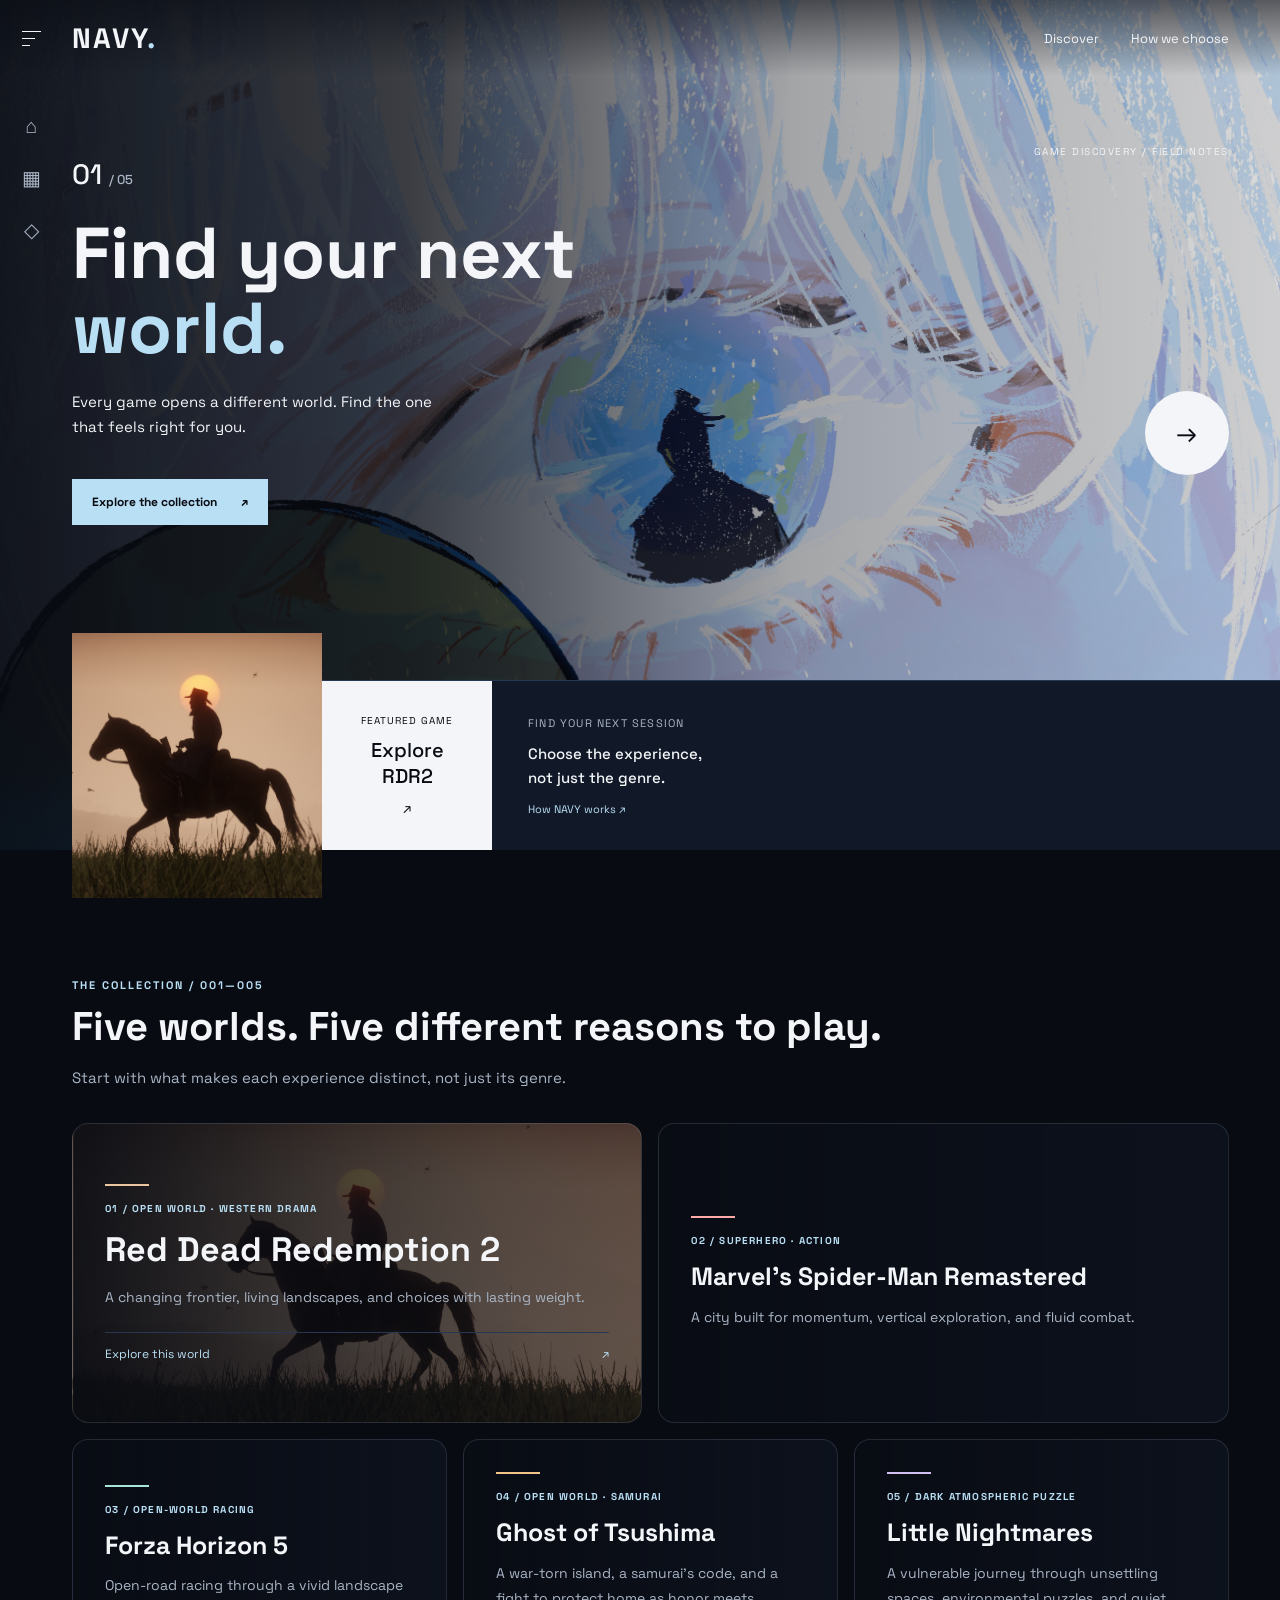
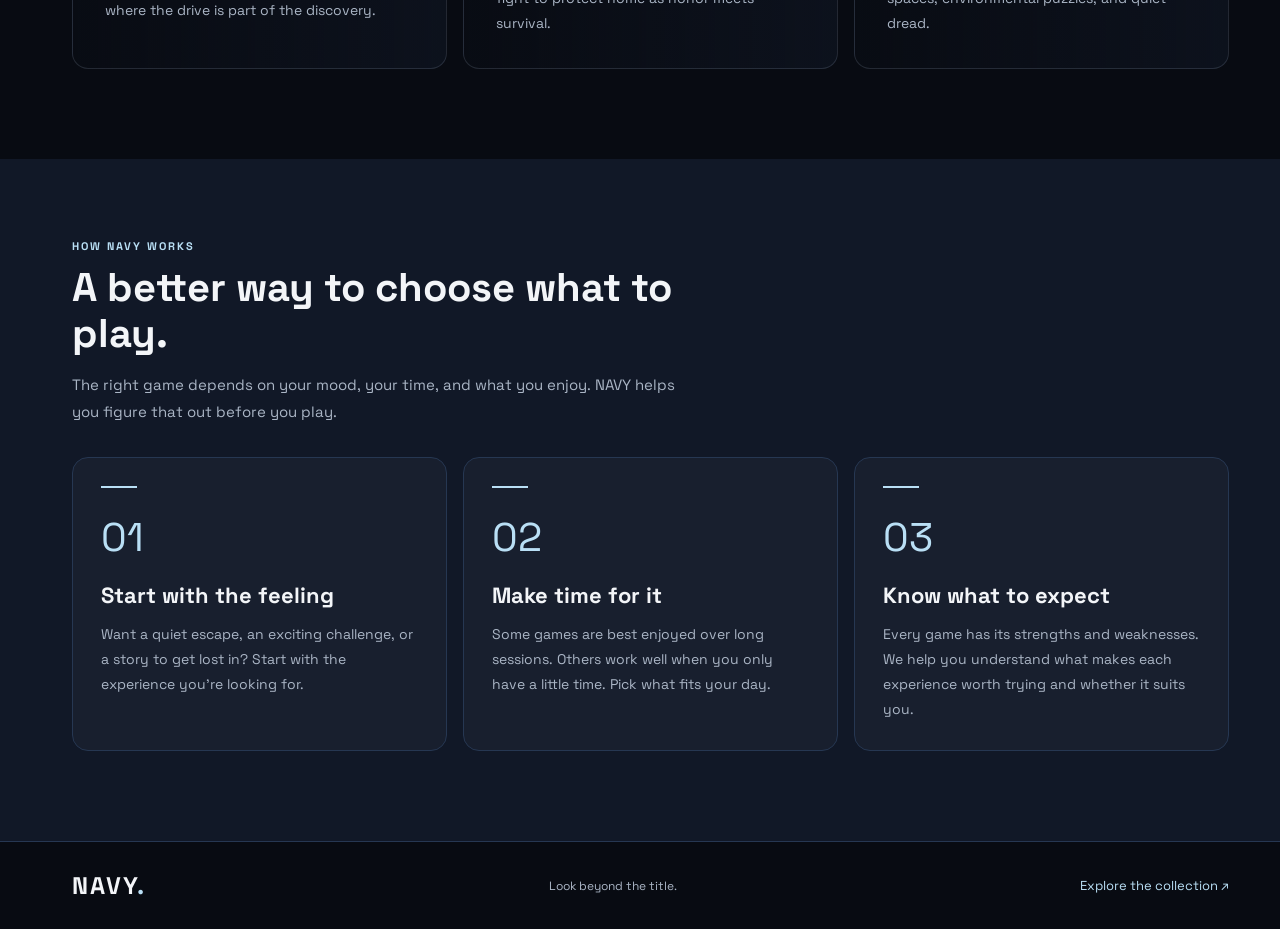
==== index.html @ 93b235c2 "feat: redesign NAVY landing page and expand RDR2 experience - Rename test.html to index.html and upd" ====
<!doctype html>
<html lang="en">
  <head>
    <meta charset="UTF-8" />
    <meta name="viewport" content="width=device-width, initial-scale=1.0" />

    <title>NAVY — Find Your Next World</title>

    <link rel="preconnect" href="https://fonts.googleapis.com" />
    <link rel="preconnect" href="https://fonts.gstatic.com" crossorigin />
    <link
      href="https://fonts.googleapis.com/css2?family=Space+Grotesk:wght@400;500;600;700&display=swap"
      rel="stylesheet"
    />
    <link rel="stylesheet" href="style.css" />
  </head>

  <body>
    <div class="app-shell">
      <!-- Sidebar -->

      <input type="checkbox" class="sidebar-toggle" id="sidebar-toggle" />

      <aside class="library-sidebar">
        <label class="rail-menu" for="sidebar-toggle" aria-label="Toggle menu">
          <span></span>
          <span></span>
          <span></span>
        </label>

        <nav class="rail-links" aria-label="Main navigation">
          <a class="rail-link" href="#home" aria-label="Home">
            <span class="rail-icon">⌂</span>
            <span class="rail-label">Home</span>
          </a>

          <a class="rail-link" href="#collection" aria-label="Collection">
            <span class="rail-icon">▦</span>
            <span class="rail-label">Collection</span>
          </a>

          <a class="rail-link" href="#approach" aria-label="About NAVY">
            <span class="rail-icon">◇</span>
            <span class="rail-label">About NAVY</span>
          </a>
        </nav>
      </aside>

      <main class="app-content">
        <!-- Header -->

        <header class="hero-nav">
          <a class="hero-nav-brand" href="#home">NAVY<span>.</span></a>

          <nav class="hero-nav-links" aria-label="Page navigation">
            <a href="#home">Discover</a>
            <a href="#approach">How we choose</a>
          </nav>
        </header>

        <!-- Main image -->

        <section class="hero-stage" id="home">
          <div class="hero-visual">
            <img class="hero-image" src="images/gojo.jpg" alt="Gojo Satoru" />
            <div class="hero-shade"></div>
          </div>

          <div class="hero-copy">
            <p class="hero-index">01 <span>/ 05</span></p>

            <h1>
              Find your next
              <span>world.</span>
            </h1>

            <p class="hero-description">
              Every game opens a different world. Find the one that feels right
              for you.
            </p>

            <a class="hero-main-link" href="#collection">
              Explore the collection <span>↗</span>
            </a>
          </div>

          <span class="hero-stamp">GAME DISCOVERY / FIELD NOTES</span>

          <a
            class="hero-next"
            href="rdr2.html"
            aria-label="Explore Red Dead Redemption 2"
          >
            <span>→</span>
          </a>

          <div class="hero-bottom-strip">
            <a
              class="hero-thumb"
              href="rdr2.html"
              aria-label="Explore Red Dead Redemption 2"
            >
              <img src="images/rdr2-card.jpg" alt="Red Dead Redemption 2" />
            </a>

            <a class="hero-explore" href="rdr2.html">
              <span>FEATURED GAME</span>
              <strong>Explore<br />RDR2</strong>
              <span class="hero-explore-arrow">↗</span>
            </a>

            <a class="hero-note" href="#approach">
              <span>FIND YOUR NEXT SESSION</span>
              <strong>Choose the experience,<br />not just the genre.</strong>
              <small>How NAVY works ↗</small>
            </a>
          </div>
        </section>

        <!-- Game collection -->

        <section class="collection" id="collection">
          <div class="section-heading">
            <p class="section-label">THE COLLECTION / 001—005</p>

            <h2>Five worlds. Five different reasons to play.</h2>

            <p>
              Start with what makes each experience distinct, not just its
              genre.
            </p>
          </div>

          <div class="collection-grid">
            <article
              class="collection-card collection-card--rdr2"
              id="game-rdr2"
            >
              <p class="collection-card__meta">
                01 / OPEN WORLD · WESTERN DRAMA
              </p>
              <h3>Red Dead Redemption 2</h3>
              <p>
                A changing frontier, living landscapes, and choices with lasting
                weight.
              </p>

              <a class="collection-card__link" href="rdr2.html">
                Explore this world <span>↗</span>
              </a>
            </article>

            <article
              class="collection-card collection-card--spiderman"
              id="game-spider"
            >
              <p class="collection-card__meta">02 / SUPERHERO · ACTION</p>
              <h3>Marvel's Spider-Man Remastered</h3>
              <p>
                A city built for momentum, vertical exploration, and fluid
                combat.
              </p>
            </article>

            <article
              class="collection-card collection-card--forza"
              id="game-forza"
            >
              <p class="collection-card__meta">03 / OPEN-WORLD RACING</p>
              <h3>Forza Horizon 5</h3>
              <p>
                Open-road racing through a vivid landscape where the drive is
                part of the discovery.
              </p>
            </article>

            <article
              class="collection-card collection-card--ghost"
              id="game-ghost"
            >
              <p class="collection-card__meta">04 / OPEN WORLD · SAMURAI</p>
              <h3>Ghost of Tsushima</h3>
              <p>
                A war-torn island, a samurai's code, and a fight to protect home
                as honor meets survival.
              </p>
            </article>

            <article
              class="collection-card collection-card--nightmares"
              id="game-nightmares"
            >
              <p class="collection-card__meta">05 / DARK ATMOSPHERIC PUZZLE</p>
              <h3>Little Nightmares</h3>
              <p>
                A vulnerable journey through unsettling spaces, environmental
                puzzles, and quiet dread.
              </p>
            </article>
          </div>
        </section>

        <!-- How NAVY works -->

        <section class="approach" id="approach">
          <div class="approach-intro">
            <p class="section-label">HOW NAVY WORKS</p>

            <h2>A better way to choose what to play.</h2>

            <p>
              The right game depends on your mood, your time, and what you
              enjoy. NAVY helps you figure that out before you play.
            </p>
          </div>

          <div class="approach-grid">
            <article class="approach-card">
              <p class="approach-card__number">01</p>
              <h3>Start with the feeling</h3>
              <p>
                Want a quiet escape, an exciting challenge, or a story to get
                lost in? Start with the experience you're looking for.
              </p>
            </article>

            <article class="approach-card">
              <p class="approach-card__number">02</p>
              <h3>Make time for it</h3>
              <p>
                Some games are best enjoyed over long sessions. Others work well
                when you only have a little time. Pick what fits your day.
              </p>
            </article>

            <article class="approach-card">
              <p class="approach-card__number">03</p>
              <h3>Know what to expect</h3>
              <p>
                Every game has its strengths and weaknesses. We help you
                understand what makes each experience worth trying and whether
                it suits you.
              </p>
            </article>
          </div>
        </section>

        <!-- Footer -->

        <footer class="site-footer">
          <a class="brand" href="#home">NAVY<span>.</span></a>
          <p>Look beyond the title.</p>
          <a href="#collection">Explore the collection ↗</a>
        </footer>
      </main>
    </div>
  </body>
</html>
---- style.css ----
/* NAVY */
:root {
  --navy-bg: #080b12;
  --navy-bg-soft: #111827;
  --navy-surface: #1b2638;
  --navy-text: #f3f5f8;
  --navy-muted: #aab5c5;
  --navy-accent: #b9dff5;
  --navy-violet: #afc2de;
  --navy-border: rgba(185, 210, 235, 0.15);

  --ink: 8, 11, 18;
  --sidebar-width: 64px;
  --sidebar-w: 64px;
  --top-height: 76px;
  --nav-h: 76px;
  --page-space: 4%;
  --gutter: 4%;
  --content-left: calc(var(--sidebar-w) + var(--gutter));
  --strip-overlap: 48px;
  --card-radius: 16px;
  --radius: 16px;
  --font: "Space Grotesk", Arial, sans-serif;

  --hero-shade: linear-gradient(
    90deg,
    rgba(var(--ink), 0.95),
    rgba(var(--ink), 0.78) 32%,
    rgba(var(--ink), 0.33) 62%,
    rgba(var(--ink), 0.15)
  );

  --card-shade: linear-gradient(
    90deg,
    rgba(var(--ink), 0.94),
    rgba(var(--ink), 0.72) 60%,
    rgba(var(--ink), 0.45)
  );
}
* {
  box-sizing: border-box;
}

html {
  scroll-behavior: smooth;
}

body {
  margin: 0;
  background: #080b12;
  color: #f3f5f8;
  font-family: "Space Grotesk", Arial, sans-serif;
}

h1,
h2,
h3,
p {
  overflow-wrap: break-word;
}

a {
  color: inherit;
}

a:focus-visible {
  outline: 2px solid #b9dff5;
}

/* Sidebar */

.app-shell {
  position: relative;
  min-height: 100vh;
  background: #080b12;
}

.app-content {
  position: relative;
  overflow-x: hidden;
}

.sidebar-toggle {
  position: absolute;
  width: 1px;
  height: 1px;
  opacity: 0;
}

.library-sidebar {
  position: fixed;
  top: 0;
  left: 0;
  z-index: 20;

  display: flex;
  width: 64px;
  height: 100vh;
  flex-direction: column;
  align-items: center;

  overflow: hidden;
  background: transparent;
  border-right: 1px solid transparent;

  transition: width 0.25s ease;
}

.rail-menu {
  display: flex;
  width: 100%;
  height: 76px;
  flex-direction: column;
  justify-content: center;
  gap: 6px;

  padding-left: 22px;
  cursor: pointer;
}

.rail-menu span {
  display: block;
  width: 19px;
  height: 1px;
  background: #f3f5f8;
}

.rail-menu span:nth-child(2) {
  width: 13px;
}

.rail-menu span:nth-child(3) {
  width: 8px;
}

.rail-links {
  display: flex;
  width: 100%;
  flex-direction: column;
  gap: 8px;
  margin-top: 28px;
  padding: 0 8px;
}

.rail-link {
  display: flex;
  width: 100%;
  height: 44px;
  flex-shrink: 0;
  align-items: center;
  justify-content: center;
  gap: 12px;

  padding: 0 8px;
  border-radius: 8px;

  color: #aab5c5;
  font-size: 13px;
  text-decoration: none;
}

.rail-link:hover {
  color: #f3f5f8;
  background: #1b2638;
}

.rail-icon {
  width: 24px;
  flex-shrink: 0;
  text-align: center;
  font-size: 20px;
}

.rail-label {
  display: none;
  white-space: nowrap;
}

.sidebar-toggle:checked ~ .library-sidebar {
  width: 210px;
  align-items: stretch;
  background: rgba(8, 11, 18, 0.95);
  border-right-color: #263752;
}

.sidebar-toggle:checked ~ .library-sidebar .rail-menu {
  padding-left: 24px;
}

.sidebar-toggle:checked ~ .library-sidebar .rail-links {
  padding: 0 12px;
}

.sidebar-toggle:checked ~ .library-sidebar .rail-link {
  justify-content: flex-start;
  padding: 0 10px;
}

.sidebar-toggle:checked ~ .library-sidebar .rail-label {
  display: inline;
}

/* Top menu */

.hero-nav {
  position: absolute;
  top: 0;
  left: 0;
  z-index: 10;

  display: flex;
  width: 100%;
  height: 76px;
  align-items: center;
  gap: 24px;

  padding: 0 4% 0 72px;
  background: linear-gradient(to bottom, rgba(8, 11, 18, 0.6), transparent);
}

.hero-nav-brand {
  font-size: 28px;
  font-weight: bold;
  letter-spacing: 2px;
  text-decoration: none;
}

.hero-nav-brand span,
.brand span {
  color: #b9dff5;
}

.hero-nav-links {
  display: flex;
  align-items: center;
  gap: 32px;
  margin-left: auto;
}

.hero-nav-links a {
  padding: 6px 0;
  color: #f3f5f8;
  font-size: 13px;
  text-decoration: none;
}

.hero-nav-links a:hover {
  color: #b9dff5;
}

/* Main picture */

.hero-stage {
  position: relative;
  height: 850px;
  min-height: 680px;
  max-height: 920px;
  margin-bottom: 48px;
}

.hero-visual {
  position: absolute;
  top: 0;
  left: 0;
  width: 100%;
  height: 100%;
  overflow: hidden;
  background: #111827;
}

.hero-image {
  position: absolute;
  top: 0;
  left: 0;
  width: 100%;
  height: 100%;
  object-fit: cover;
  object-position: 58% 35%;
}

.hero-shade {
  position: absolute;
  top: 0;
  left: 0;
  width: 100%;
  height: 100%;
  background: linear-gradient(
    to right,
    rgba(8, 11, 18, 0.95),
    rgba(8, 11, 18, 0.78) 32%,
    rgba(8, 11, 18, 0.33) 62%,
    rgba(8, 11, 18, 0.15)
  );
}

.hero-copy {
  position: absolute;
  top: 15%;
  left: 72px;
  z-index: 2;
  width: 48%;
  max-width: 650px;
}

.hero-index {
  margin-bottom: 24px;
  font-size: 28px;
  font-weight: 500;
}

.hero-index span {
  color: #aab5c5;
  font-size: 13px;
}

.hero-copy h1 {
  margin: 0;
  font-size: 72px;
  line-height: 1.05;
}

.hero-copy h1 span {
  display: block;
  color: #b9dff5;
}

.hero-description {
  max-width: 380px;
  margin-top: 22px;
  color: #f3f5f8;
  font-size: 15px;
  line-height: 1.7;
}

.hero-main-link {
  display: inline-flex;
  align-items: center;
  gap: 24px;
  margin-top: 24px;
  padding: 15px 20px;

  color: #080b12;
  background: #b9dff5;
  font-size: 12px;
  font-weight: bold;
  text-decoration: none;
}

.hero-main-link:hover {
  background: #f3f5f8;
}

.hero-main-link span {
  display: inline-block;
}

.hero-main-link:hover span {
  transform: translate(3px, -3px);
}

.hero-stamp {
  position: absolute;
  top: 17%;
  right: 4%;
  z-index: 2;

  font-size: 10px;
  letter-spacing: 1.5px;
}

.hero-next {
  position: absolute;
  top: 46%;
  right: 4%;
  z-index: 2;

  display: flex;
  width: 84px;
  height: 84px;
  align-items: center;
  justify-content: center;

  border-radius: 50%;
  color: #080b12;
  background: #f3f5f8;
  font-size: 26px;
  text-decoration: none;
}

.hero-next:hover {
  background: #b9dff5;
  transform: translateX(4px);
}

/* Bottom cards */

.hero-bottom-strip {
  position: absolute;
  right: 0;
  bottom: 0;
  left: 72px;
  z-index: 4;

  display: grid;
  grid-template-columns: 250px 170px minmax(0, 1fr);
  min-height: 170px;

  background: #111827;
  border-top: 1px solid #263752;
}

.hero-thumb {
  position: relative;
  margin: -48px 0;
  overflow: hidden;
  background: #1b2638;
}

.hero-thumb img {
  width: 100%;
  height: 100%;
  object-fit: cover;
}

.hero-explore {
  display: flex;
  flex-direction: column;
  align-items: center;
  justify-content: center;
  gap: 10px;

  padding: 18px;
  color: #080b12;
  background: #f3f5f8;
  text-align: center;
  text-decoration: none;
}

.hero-explore:hover {
  background: #b9dff5;
}

.hero-explore > span:first-child {
  font-size: 10px;
  letter-spacing: 1px;
}

.hero-explore strong {
  font-size: 20px;
  font-weight: 500;
  line-height: 1.3;
}

.hero-explore-arrow {
  font-size: 14px;
}

.hero-note {
  display: flex;
  min-width: 0;
  flex-direction: column;
  justify-content: center;
  gap: 12px;
  padding: 24px 36px;

  color: #f3f5f8;
  text-decoration: none;
}

.hero-note:hover {
  background: #1b2638;
}

.hero-note > span {
  color: #aab5c5;
  font-size: 11px;
  letter-spacing: 1.2px;
}

.hero-note strong {
  max-width: 28ch;
  font-size: 15px;
  font-weight: 500;
  line-height: 1.6;
}

.hero-note small {
  color: #b9dff5;
  font-size: 11px;
}

/* Section titles */

.section-label {
  margin: 0 0 12px;
  color: #b9dff5;
  font-size: 11px;
  font-weight: bold;
  letter-spacing: 2px;
}

.section-heading,
.approach-intro {
  max-width: 1400px;
  margin: 0 auto 32px;
}

.section-heading h2,
.approach-intro h2 {
  margin: 0 0 14px;
  font-size: 40px;
  line-height: 1.15;
}

.section-heading h2 {
  max-width: 1000px;
}

.approach-intro h2 {
  max-width: 600px;
}

.section-heading > p:last-child,
.approach-intro > p:last-child {
  max-width: 620px;
  margin: 0;
  color: #aab5c5;
  font-size: 15px;
  line-height: 1.8;
}

/* Games */

.collection {
  padding: 80px 4% 90px 72px;
  background: #080b12;
}

.collection-grid {
  display: grid;
  grid-template-columns: repeat(6, minmax(0, 1fr));
  gap: 16px;
  max-width: 1400px;
  margin: 0 auto;
}

.collection-card {
  display: flex;
  min-width: 0;
  min-height: 230px;
  flex-direction: column;
  justify-content: center;

  grid-column: span 2;
  overflow: hidden;
  padding: 32px;

  border: 1px solid rgba(185, 210, 235, 0.15);
  border-radius: 16px;

  background-color: #111827;
  background-position: center;
  background-size: cover;

  transition:
    transform 0.3s ease,
    border-color 0.3s ease,
    box-shadow 0.3s ease;
}

.collection-card--rdr2,
.collection-card--spiderman {
  grid-column: span 3;
  min-height: 300px;
}

.collection-card::before {
  display: block;
  width: 44px;
  height: 2px;
  margin-bottom: 14px;
  background: #b9dff5;
  content: "";
}

.collection-card > * {
  position: relative;
}

.collection-card:hover {
  border-color: #b9dff5;
  transform: translateY(-4px);
  box-shadow: 0 18px 35px rgba(0, 0, 0, 0.3);
}

.collection-card p {
  margin: 0;
  color: #aab5c5;
  font-size: 14px;
  line-height: 1.8;
}

.collection-card .collection-card__meta {
  margin-bottom: 10px;
  color: #b9dff5;
  font-size: 10px;
  font-weight: bold;
  letter-spacing: 1.2px;
}

.collection-card h3 {
  margin: 0 0 12px;
  font-size: 25px;
  line-height: 1.3;
}

.collection-card--rdr2 h3 {
  font-size: 34px;
}

.collection-card__link {
  display: flex;
  align-items: center;
  justify-content: space-between;
  margin-top: 22px;
  padding-top: 13px;

  border-top: 1px solid #263752;
  color: #b9dff5;
  font-size: 12px;
  text-decoration: none;
}

.collection-card__link span {
  display: inline-block;
}

.collection-card:hover .collection-card__link span {
  transform: translate(3px, -3px);
}

.collection-card--rdr2 {
  background-image:
    linear-gradient(to right, rgba(8, 11, 18, 0.94), rgba(8, 11, 18, 0.5)),
    url("images/rdr2-card.jpg");
  background-position: center 25%;
}

.collection-card--spiderman {
  background-image:
    linear-gradient(to right, rgba(8, 11, 18, 0.94), rgba(8, 11, 18, 0.5)),
    url("https://shared.fastly.steamstatic.com/store_item_assets/steam/apps/1817070/header.jpg");
}

.collection-card--forza {
  background-image:
    linear-gradient(to right, rgba(8, 11, 18, 0.94), rgba(8, 11, 18, 0.5)),
    url("https://shared.fastly.steamstatic.com/store_item_assets/steam/apps/1551360/header.jpg");
}

.collection-card--ghost {
  background-image:
    linear-gradient(to right, rgba(8, 11, 18, 0.94), rgba(8, 11, 18, 0.5)),
    url("https://shared.fastly.steamstatic.com/store_item_assets/steam/apps/2215430/header.jpg");
}

.collection-card--nightmares {
  background-image:
    linear-gradient(to right, rgba(8, 11, 18, 0.94), rgba(8, 11, 18, 0.5)),
    url("https://shared.fastly.steamstatic.com/store_item_assets/steam/apps/424840/header.jpg");
}

.collection-card--rdr2::before {
  background: #e9c6a0;
}

.collection-card--spiderman::before {
  background: #ffaaa9;
}

.collection-card--forza::before {
  background: #a7e6d7;
}

.collection-card--ghost::before {
  background: #f3c487;
}

.collection-card--nightmares::before {
  background: #d3bff1;
}

/* How NAVY works */

.approach {
  padding: 80px 4% 90px 72px;
  background: #111827;
}

.approach-grid {
  display: grid;
  grid-template-columns: repeat(3, minmax(0, 1fr));
  gap: 16px;
  max-width: 1400px;
  margin: 0 auto;
}

.approach-card {
  padding: 28px;
  border: 1px solid #263752;
  border-radius: 16px;
  background: rgba(255, 255, 255, 0.03);

  transition:
    border-color 0.25s ease,
    transform 0.25s ease;
}

.approach-card::before {
  display: block;
  width: 36px;
  height: 2px;
  margin-bottom: 24px;
  background: #b9dff5;
  content: "";
}

.approach-card:hover {
  border-color: #b9dff5;
  transform: translateY(-3px);
}

.approach-card__number {
  margin: 0;
  color: #b9dff5;
  font-size: 40px;
}

.approach-card h3 {
  margin: 18px 0 12px;
  font-size: 22px;
  line-height: 1.3;
}

.approach-card > p:last-child {
  margin: 0;
  color: #aab5c5;
  font-size: 14px;
  line-height: 1.8;
}

/* Footer */

.site-footer {
  display: flex;
  align-items: center;
  justify-content: space-between;
  gap: 24px;

  padding: 28px 4% 28px 72px;
  border-top: 1px solid #263752;
  background: #080b12;
}

.site-footer .brand {
  font-size: 24px;
  font-weight: bold;
  letter-spacing: 2px;
  text-decoration: none;
}

.site-footer p {
  margin: 0;
  color: #aab5c5;
  font-size: 12px;
}

.site-footer > a:last-child {
  color: #b9dff5;
  font-size: 13px;
  text-decoration: none;
}

/* Tablet */

@media (max-width: 1000px) {
  .hero-copy {
    width: 50%;
  }

  .hero-copy h1 {
    font-size: 58px;
  }

  .hero-bottom-strip {
    grid-template-columns: 160px 130px minmax(0, 1fr);
  }

  .hero-note {
    padding: 18px;
  }

  .collection-card {
    padding: 24px;
  }
}

@media (max-width: 820px) {
  .library-sidebar {
    position: relative;
    width: 100%;
    height: 56px;
    flex-direction: row;
    justify-content: space-between;
    padding: 0 18px;
    border-bottom: 1px solid #263752;
  }

  .rail-menu {
    width: 42px;
    height: 56px;
    padding-left: 0;
  }

  .rail-links {
    width: auto;
    flex-direction: row;
    gap: 8px;
    margin: 0;
    padding: 0;
  }

  .rail-link {
    width: 38px;
    height: 38px;
  }

  .sidebar-toggle:checked ~ .library-sidebar {
    position: absolute;
    top: 0;
    left: 0;
    z-index: 30;
    width: 100%;
    height: auto;
    flex-direction: column;
    align-items: stretch;
    padding-bottom: 12px;
    background: #080b12;
  }

  .sidebar-toggle:checked ~ .library-sidebar .rail-menu {
    height: 56px;
    padding-left: 18px;
  }

  .sidebar-toggle:checked ~ .library-sidebar .rail-links {
    width: 100%;
    flex-direction: column;
    gap: 6px;
    padding: 0 12px;
  }

  .sidebar-toggle:checked ~ .library-sidebar .rail-link {
    width: 100%;
    justify-content: flex-start;
  }

  .hero-nav {
    height: 64px;
    gap: 18px;
    padding: 0 24px;
  }

  .hero-nav-brand {
    font-size: 22px;
  }

  .hero-nav-links {
    gap: 18px;
  }

  .hero-stage {
    display: flex;
    height: auto;
    min-height: 700px;
    flex-direction: column;
    justify-content: flex-end;
  }

  .hero-copy {
    top: 16%;
    left: 5%;
    width: 55%;
  }

  .hero-copy h1 {
    font-size: 48px;
  }

  .hero-index {
    font-size: 22px;
  }

  .hero-next {
    width: 60px;
    height: 60px;
    font-size: 21px;
  }

  .hero-bottom-strip {
    position: relative;
    left: auto;
    grid-template-columns: 140px 130px minmax(0, 1fr);
    margin: 0 4% -48px;
  }

  .hero-thumb {
    min-height: 130px;
    margin: -30px 0 0;
  }

  .hero-explore {
    min-height: 130px;
    padding: 12px;
  }

  .hero-explore strong {
    font-size: 17px;
  }

  .hero-note {
    padding: 14px;
  }

  .collection {
    padding: 60px 24px;
  }

  .collection-grid {
    grid-template-columns: repeat(6, minmax(0, 1fr));
  }

  .collection-card--rdr2,
  .collection-card--spiderman,
  .collection-card--forza,
  .collection-card--ghost {
    grid-column: span 3;
  }

  .collection-card--nightmares {
    grid-column: span 6;
  }

  .approach {
    padding: 56px 24px;
  }

  .approach-grid {
    grid-template-columns: repeat(2, minmax(0, 1fr));
  }

  .site-footer {
    padding: 28px 24px;
  }
}

/* Phone */

@media (max-width: 560px) {
  .hero-nav {
    gap: 12px;
    padding: 0 16px;
  }

  .hero-nav-brand {
    font-size: 20px;
  }

  .hero-nav-links {
    gap: 12px;
  }

  .hero-nav-links a {
    font-size: 10px;
  }

  .hero-stage {
    min-height: 700px;
    margin-bottom: 30px;
  }

  .hero-image {
    object-position: 60% 35%;
  }

  .hero-copy {
    top: 18%;
    right: 72px;
    left: 22px;
    width: auto;
  }

  .hero-copy h1 {
    font-size: 40px;
  }

  .hero-index {
    margin-bottom: 20px;
    font-size: 21px;
  }

  .hero-description {
    max-width: 290px;
    font-size: 13px;
  }

  .hero-stamp {
    top: 80px;
    right: 16px;
    font-size: 8px;
  }

  .hero-next {
    top: 125px;
    right: 16px;
    width: 48px;
    height: 48px;
    font-size: 20px;
  }

  .hero-bottom-strip {
    grid-template-columns: 100px minmax(0, 1fr);
    margin: 0 12px -36px;
  }

  .hero-thumb {
    min-height: 115px;
    margin: 0;
  }

  .hero-explore {
    min-height: 115px;
    gap: 8px;
    padding: 12px;
  }

  .hero-explore strong {
    font-size: 16px;
  }

  .hero-note {
    grid-column: 1 / 3;
    gap: 7px;
    padding: 15px 18px;
  }

  .collection {
    padding: 44px 16px 56px;
  }

  .collection-grid {
    grid-template-columns: 1fr;
  }

  .collection-card--rdr2,
  .collection-card--spiderman,
  .collection-card--forza,
  .collection-card--ghost,
  .collection-card--nightmares {
    grid-column: 1;
    min-height: 200px;
    padding: 24px;
    border-radius: 12px;
  }

  .collection-card--rdr2 h3 {
    font-size: 26px;
  }

  .approach {
    padding: 48px 16px 60px;
  }

  .approach-grid {
    grid-template-columns: 1fr;
  }

  .approach-card {
    padding: 24px;
  }

  .site-footer {
    align-items: flex-start;
    flex-direction: column;
    gap: 14px;
    padding: 28px 20px;
  }
}

/* RDR2 page */

body.rdr2-page {
  background: #080b12;
}

.rdr2-page .header {
  position: absolute;
  top: 0;
  left: 0;
  right: 0;
  width: 100%;
  min-height: 64px;
  padding: 0 5%;
  box-sizing: border-box;
  display: flex;
  align-items: center;
  justify-content: space-between;
  gap: 24px;
  z-index: 10;
  background: transparent;
  border-bottom: 1px solid rgba(255, 255, 255, 0.08);
}

.rdr2-page .brand {
  color: var(--navy-text);
  font-size: 24px;
  font-weight: 700;
  text-decoration: none;
}

.rdr2-page .header-links {
  display: flex;
  align-items: center;
  gap: 28px;
}

.rdr2-page .header-links a {
  color: var(--navy-muted);
  font-size: 13px;
  text-decoration: none;
}

.rdr2-page .header-links a:hover {
  color: var(--navy-text);
}

.game-intro {
  position: relative;
  display: flex;
  min-height: 620px;
  flex-direction: column;
  align-items: flex-start;
  justify-content: center;
  overflow: hidden;
  padding: 150px 8% 80px;
  border-bottom: 1px solid #263752;
  background: #080b12;
}

.game-intro-art {
  position: absolute;
  inset: 0;
  width: 100%;
  height: 100%;
  object-fit: cover;
  object-position: center 55%;
  opacity: 0.65;
}

.game-intro::after {
  content: "";
  position: absolute;
  inset: 0;
  z-index: 1;
  background: linear-gradient(
    90deg,
    rgba(8, 11, 18, 0.48) 0%,
    rgba(8, 11, 18, 0.28) 38%,
    rgba(8, 11, 18, 0.08) 72%,
    rgba(8, 11, 18, 0) 100%
  );
}

.game-intro > *:not(.game-intro-art) {
  position: relative;
  z-index: 2;
}

.game-eyebrow {
  margin: 0 0 18px;
  color: #b9dff5;
  font-size: 11px;
  font-weight: bold;
  letter-spacing: 2px;
}

.game-intro h1 {
  position: relative;
  z-index: 2;
  width: 100%;
  max-width: 1100px;
  margin: 0 0 18px;
  font-size: clamp(42px, 5.5vw, 82px);
  line-height: 1;
  letter-spacing: -0.045em;
  text-transform: uppercase;
}

.game-description {
  max-width: 490px;
  margin: 0;
  color: #aab5c5;
  font-size: 16px;
  line-height: 1.8;
}

.game-info-card {
  position: relative;
  z-index: 2;
  width: min(100%, 420px);
  margin-top: 24px;
  padding: 18px 22px;
  border: 1px solid #e9c6a0;
  border-radius: 12px;
  background: rgba(8, 11, 18, 0.82);
  box-shadow: 0 12px 32px rgba(0, 0, 0, 0.2);
}

.game-info-card h2 {
  margin: 0 0 14px;
  color: #e9c6a0;
  font-size: 12px;
  letter-spacing: 2px;
}

.game-info-card p {
  display: flex;
  flex-wrap: wrap;
  gap: 8px;
  margin: 10px 0;
  color: var(--navy-text);
  font-size: 13px;
  line-height: 1.5;
}

.game-info-card p span {
  min-width: 92px;
  color: var(--navy-muted);
}

.game-back-link {
  display: inline-block;
  margin-top: 28px;
  color: #b9dff5;
  font-size: 13px;
  text-decoration: none;
}

.game-back-link:hover {
  color: #f3f5f8;
}

.game-world,
.game-experience,
.game-fit {
  display: grid;
  grid-template-columns: 180px 1fr;
  gap: 40px;
  padding: 80px 8%;
  border-bottom: 1px solid #263752;
}

.game-world {
  background: #080b12;
}

.game-experience,
.game-fit {
  background: #111827;
}

.game-world .game-eyebrow,
.game-experience .game-eyebrow,
.game-fit .game-eyebrow {
  grid-column: 1;
  grid-row: 1 / 3;
}

.game-world h2,
.game-experience h2,
.game-fit h2 {
  grid-column: 2;
  margin: 0 0 24px;
  font-size: 42px;
  line-height: 1.1;
}

.game-world > p:last-child,
.game-experience > p:last-child,
.game-fit > p:last-child {
  grid-column: 2;
  max-width: 680px;
  margin: 0;
  color: #aab5c5;
  font-size: 15px;
  line-height: 1.9;
}

.game-fit .fit-grid {
  display: grid;
  grid-column: 2;
  grid-template-columns: repeat(2, 1fr);
  gap: 14px;
}

.fit-card {
  padding: 24px;
  border: 1px solid #263752;
  border-radius: 12px;
  background: #1b2638;
}

.fit-card h3 {
  margin: 0 0 18px;
  font-size: 18px;
}

.fit-card ul {
  margin: 0;
  padding-left: 18px;
  color: #aab5c5;
  font-size: 13px;
  line-height: 1.9;
}

.fit-card li + li {
  margin-top: 8px;
}

@media (max-width: 820px) {
  .game-intro {
    min-height: 560px;
  }

  .game-world,
  .game-experience,
  .game-fit {
    grid-template-columns: 120px 1fr;
    gap: 30px;
    padding: 64px 6%;
  }

  .game-world h2,
  .game-experience h2,
  .game-fit h2 {
    font-size: 34px;
  }
}

@media (max-width: 560px) {
  .game-intro {
    min-height: 520px;
    padding: 64px 24px;
  }

  .game-intro-art {
    width: 100%;
    opacity: 0.3;
  }

  .game-intro h1 {
    font-size: 42px;
  }

  .game-world,
  .game-experience,
  .game-fit {
    display: block;
    padding: 60px 24px;
  }

  .game-world h2,
  .game-experience h2,
  .game-fit h2 {
    margin: 0 0 18px;
    font-size: 32px;
  }

  .game-fit .fit-grid {
    grid-template-columns: 1fr;
    margin-top: 20px;
  }
}
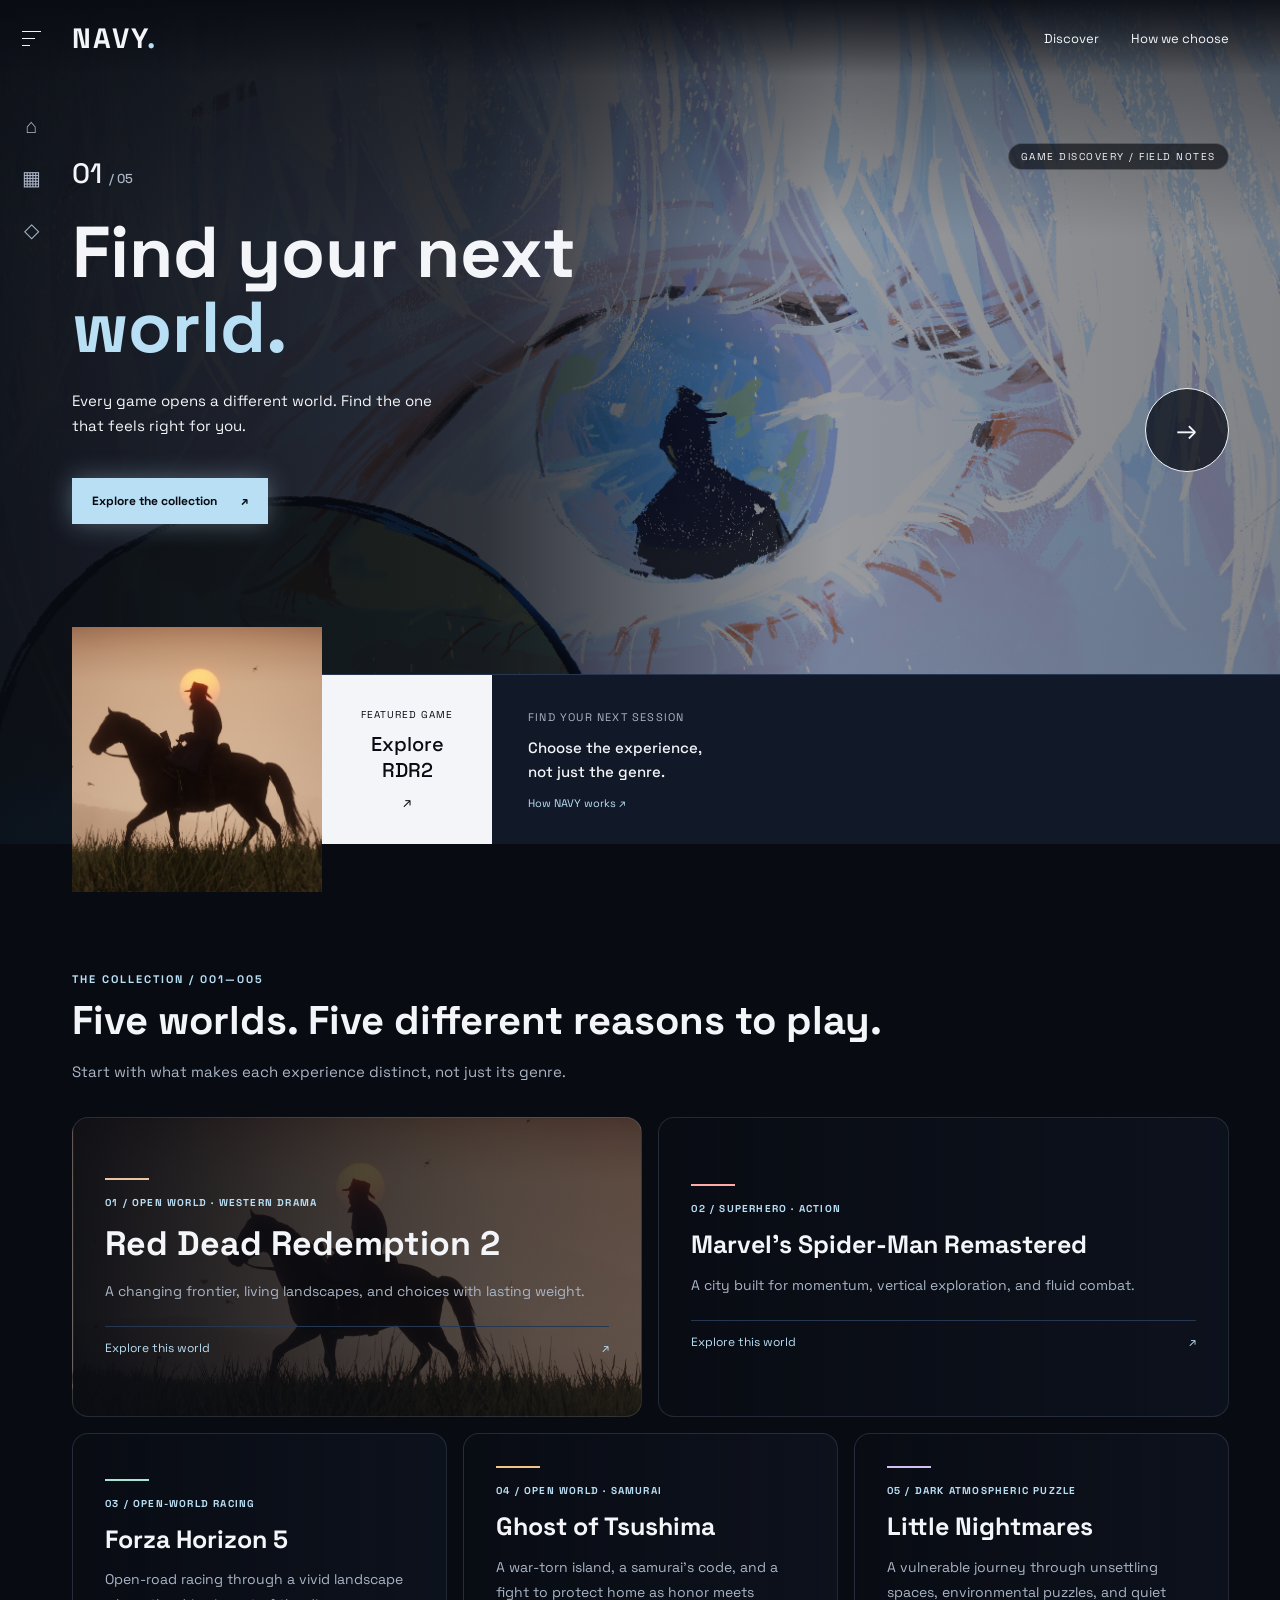
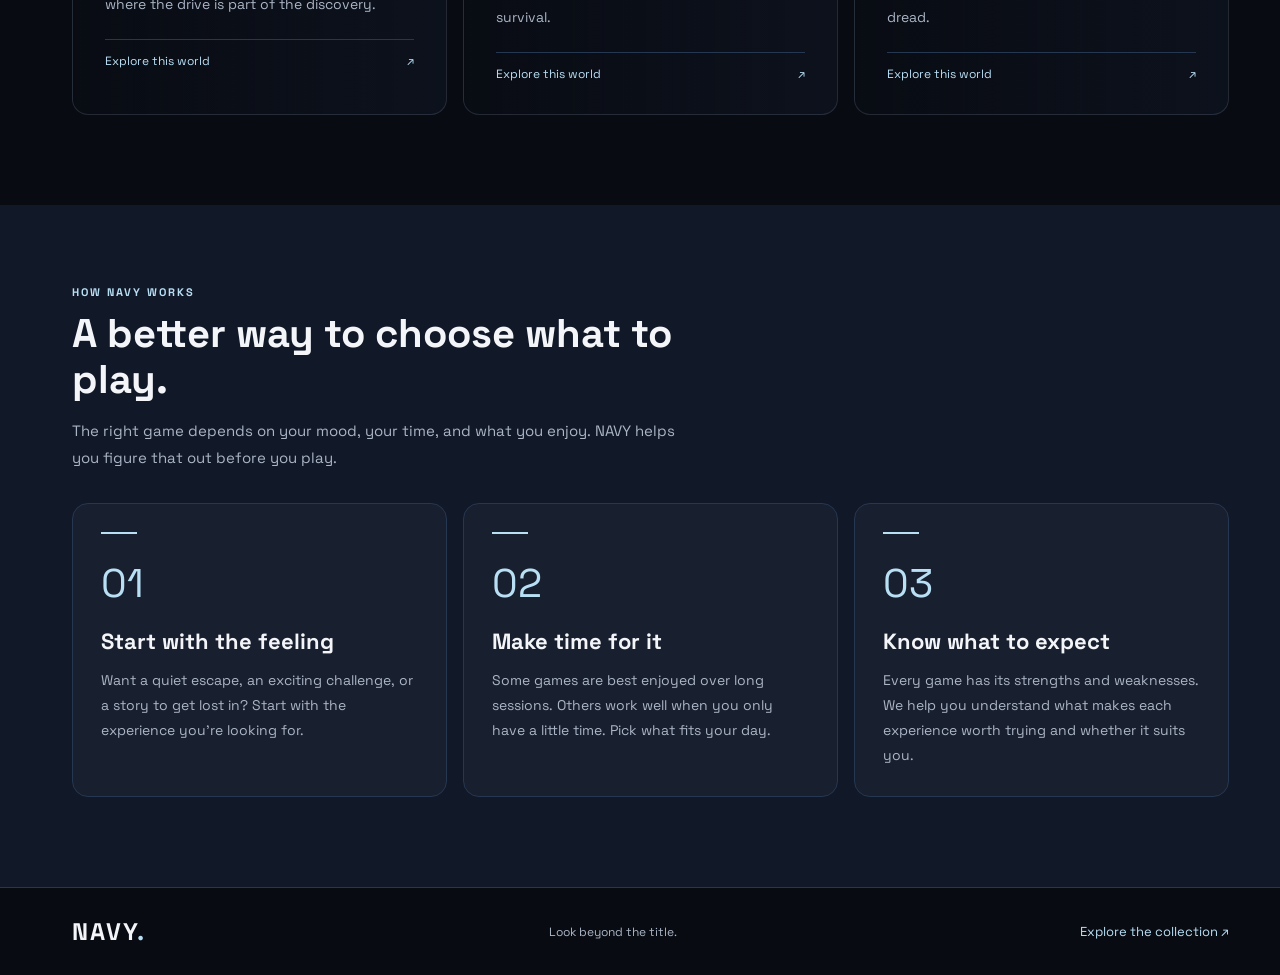
==== commit 60f376ca: "feat: update Forza and Spider-Man pages with new content and styling improvements" ====
--- a/index.html
+++ b/index.html
@@ -160,6 +160,9 @@
                 A city built for momentum, vertical exploration, and fluid
                 combat.
               </p>
+              <a class="collection-card__link" href="spiderman.html">
+                Explore this world <span>↗</span>
+              </a>
             </article>
 
             <article
@@ -172,6 +175,9 @@
                 Open-road racing through a vivid landscape where the drive is
                 part of the discovery.
               </p>
+              <a class="collection-card__link" href="forza.html">
+                Explore this world <span>↗</span>
+              </a>
             </article>
 
             <article
@@ -184,6 +190,9 @@
                 A war-torn island, a samurai's code, and a fight to protect home
                 as honor meets survival.
               </p>
+              <a class="collection-card__link" href="ghost.html">
+                Explore this world <span>↗</span>
+              </a>
             </article>
 
             <article
@@ -196,6 +205,9 @@
                 A vulnerable journey through unsettling spaces, environmental
                 puzzles, and quiet dread.
               </p>
+              <a class="collection-card__link" href="nightmares.html">
+                Explore this world <span>↗</span>
+              </a>
             </article>
           </div>
         </section>
--- a/style.css
+++ b/style.css
@@ -1,42 +1,5 @@
 /* NAVY */
-:root {
-  --navy-bg: #080b12;
-  --navy-bg-soft: #111827;
-  --navy-surface: #1b2638;
-  --navy-text: #f3f5f8;
-  --navy-muted: #aab5c5;
-  --navy-accent: #b9dff5;
-  --navy-violet: #afc2de;
-  --navy-border: rgba(185, 210, 235, 0.15);
-
-  --ink: 8, 11, 18;
-  --sidebar-width: 64px;
-  --sidebar-w: 64px;
-  --top-height: 76px;
-  --nav-h: 76px;
-  --page-space: 4%;
-  --gutter: 4%;
-  --content-left: calc(var(--sidebar-w) + var(--gutter));
-  --strip-overlap: 48px;
-  --card-radius: 16px;
-  --radius: 16px;
-  --font: "Space Grotesk", Arial, sans-serif;
-
-  --hero-shade: linear-gradient(
-    90deg,
-    rgba(var(--ink), 0.95),
-    rgba(var(--ink), 0.78) 32%,
-    rgba(var(--ink), 0.33) 62%,
-    rgba(var(--ink), 0.15)
-  );
-
-  --card-shade: linear-gradient(
-    90deg,
-    rgba(var(--ink), 0.94),
-    rgba(var(--ink), 0.72) 60%,
-    rgba(var(--ink), 0.45)
-  );
-}
+
 * {
   box-sizing: border-box;
 }
@@ -51,7 +14,15 @@
   color: #f3f5f8;
   font-family: "Space Grotesk", Arial, sans-serif;
 }
-
+body.game-page {
+  background:
+    radial-gradient(
+      ellipse at 15% 10%,
+      rgba(233, 198, 160, 0.12),
+      transparent 40%
+    ),
+    var(--game-page);
+}
 h1,
 h2,
 h3,
@@ -215,7 +186,7 @@
   gap: 24px;
 
   padding: 0 4% 0 72px;
-  background: linear-gradient(to bottom, rgba(8, 11, 18, 0.6), transparent);
+  background: linear-gradient(to bottom, rgba(8, 11, 18, 0.85), transparent);
 }
 
 .hero-nav-brand {
@@ -252,7 +223,7 @@
 
 .hero-stage {
   position: relative;
-  height: 850px;
+  height: calc(100vh - 56px);
   min-height: 680px;
   max-height: 920px;
   margin-bottom: 48px;
@@ -275,7 +246,7 @@
   width: 100%;
   height: 100%;
   object-fit: cover;
-  object-position: 58% 35%;
+  object-position: 55% 58%;
 }
 
 .hero-shade {
@@ -284,13 +255,15 @@
   left: 0;
   width: 100%;
   height: 100%;
-  background: linear-gradient(
-    to right,
-    rgba(8, 11, 18, 0.95),
-    rgba(8, 11, 18, 0.78) 32%,
-    rgba(8, 11, 18, 0.33) 62%,
-    rgba(8, 11, 18, 0.15)
-  );
+  background:
+    linear-gradient(to bottom, rgba(8, 11, 18, 0.55), transparent 28%),
+    linear-gradient(
+      to right,
+      rgba(8, 11, 18, 0.95) 0%,
+      rgba(8, 11, 18, 0.82) 38%,
+      rgba(8, 11, 18, 0.38) 65%,
+      rgba(8, 11, 18, 0.48) 100%
+    );
 }
 
 .hero-copy {
@@ -344,10 +317,15 @@
   font-size: 12px;
   font-weight: bold;
   text-decoration: none;
+  box-shadow: 0 0 24px rgba(185, 223, 245, 0.35);
+  transition:
+    box-shadow 0.25s ease,
+    background 0.25s ease;
 }
 
 .hero-main-link:hover {
   background: #f3f5f8;
+  box-shadow: 0 0 36px rgba(243, 245, 248, 0.5);
 }
 
 .hero-main-link span {
@@ -364,6 +342,11 @@
   right: 4%;
   z-index: 2;
 
+  padding: 6px 12px;
+  border: 1px solid rgba(243, 245, 248, 0.2);
+  border-radius: 999px;
+  background: rgba(8, 11, 18, 0.65);
+
   font-size: 10px;
   letter-spacing: 1.5px;
 }
@@ -380,15 +363,18 @@
   align-items: center;
   justify-content: center;
 
+  border: 1.5px solid #f3f5f8;
   border-radius: 50%;
-  color: #080b12;
-  background: #f3f5f8;
+  color: #f3f5f8;
+  background: rgba(8, 11, 18, 0.72);
   font-size: 26px;
   text-decoration: none;
 }
 
 .hero-next:hover {
+  color: #080b12;
   background: #b9dff5;
+  border-color: #b9dff5;
   transform: translateX(4px);
 }
 
@@ -781,6 +767,54 @@
   text-decoration: none;
 }
 
+@media (max-height: 820px) and (min-width: 821px) {
+  .hero-copy {
+    top: 12%;
+  }
+
+  .hero-index {
+    margin-top: 0;
+    margin-bottom: 14px;
+  }
+
+  .hero-copy h1 {
+    font-size: 62px;
+  }
+
+  .hero-description {
+    margin-top: 16px;
+  }
+
+  .hero-main-link {
+    margin-top: 18px;
+  }
+}
+@media (max-height: 820px) and (min-width: 821px) {
+  .game-page .game-frame,
+  .game-page .game-main {
+    min-height: 680px;
+  }
+
+  .game-page .game-nav {
+    padding-top: 28px;
+  }
+
+  .game-page .game-intro {
+    padding-top: 28px;
+  }
+
+  .game-page .game-intro h1 {
+    font-size: 72px;
+  }
+
+  .game-page .game-info-card {
+    margin-top: 18px;
+  }
+
+  .game-page .game-back-link {
+    margin-top: 16px;
+  }
+}
 /* Tablet */
 
 @media (max-width: 1000px) {
@@ -884,20 +918,19 @@
     height: auto;
     min-height: 700px;
     flex-direction: column;
-    justify-content: flex-end;
+    justify-content: space-between;
   }
 
   .hero-copy {
-    top: 16%;
-    left: 5%;
-    width: 55%;
-  }
-
-  .hero-copy h1 {
-    font-size: 48px;
+    position: relative;
+    top: auto;
+    left: auto;
+    width: 65%;
+    padding: 110px 0 48px 5%;
   }
 
   .hero-index {
+    margin-top: 0;
     font-size: 22px;
   }
 
@@ -962,6 +995,10 @@
   .site-footer {
     padding: 28px 24px;
   }
+  .section-heading h2,
+  .approach-intro h2 {
+    font-size: 34px;
+  }
 }
 
 /* Phone */
@@ -985,19 +1022,26 @@
   }
 
   .hero-stage {
-    min-height: 700px;
-    margin-bottom: 30px;
+    min-height: 680px;
+    margin-bottom: 48px;
+  }
+
+  .hero-copy {
+    right: auto;
+    left: auto;
+    width: 100%;
+    padding: 115px 76px 36px 22px;
+  }
+
+  .hero-stamp {
+    top: 80px;
+    right: 16px;
+    padding: 4px 10px;
+    font-size: 8px;
   }
 
   .hero-image {
     object-position: 60% 35%;
-  }
-
-  .hero-copy {
-    top: 18%;
-    right: 72px;
-    left: 22px;
-    width: auto;
   }
 
   .hero-copy h1 {
@@ -1012,12 +1056,6 @@
   .hero-description {
     max-width: 290px;
     font-size: 13px;
-  }
-
-  .hero-stamp {
-    top: 80px;
-    right: 16px;
-    font-size: 8px;
   }
 
   .hero-next {
@@ -1095,237 +1133,367 @@
     gap: 14px;
     padding: 28px 20px;
   }
-}
-
-/* RDR2 page */
-
-body.rdr2-page {
+  .section-heading h2,
+  .approach-intro h2 {
+    font-size: 30px;
+  }
+}
+
+/* Game pages */
+
+.game-page {
+  --game-accent: #e9c6a0;
+  --game-page: #554238;
+  --game-dark: #100d08;
+  --game-darker: #171109;
+  --game-card: rgba(47, 34, 21, 0.55);
+  --game-panel: rgba(28, 20, 12, 0.92);
+  --game-line: rgba(214, 174, 118, 0.25);
+}
+
+/* Main frame */
+
+.game-page .game-frame {
+  display: flex;
+  min-height: 850px;
+  margin: 24px;
+  overflow: hidden;
+  border: 1px solid var(--game-line);
+  border-radius: 36px;
   background: #080b12;
 }
 
-.rdr2-page .header {
+/* Sidebar */
+
+.game-page .game-sidebar {
+  display: flex;
+  width: 96px;
+  flex-shrink: 0;
+  flex-direction: column;
+  align-items: center;
+  padding: 36px 0 28px;
+  background: var(--game-dark);
+  border-right: 1px solid var(--game-line);
+}
+
+.game-page .game-logo {
+  display: flex;
+  width: 52px;
+  height: 52px;
+  align-items: center;
+  justify-content: center;
+  border: 1.5px solid var(--game-accent);
+  border-radius: 12px;
+  color: var(--game-accent);
+  font-size: 22px;
+  font-weight: bold;
+  text-decoration: none;
+}
+
+.game-page .game-sidebar nav {
+  display: flex;
+  flex-direction: column;
+  gap: 20px;
+  margin-top: 56px;
+}
+
+.game-page .game-sidebar-bottom {
+  display: flex;
+  width: 100%;
+  justify-content: center;
+  margin-top: auto;
+  padding-top: 24px;
+  border-top: 1px solid #263752;
+}
+
+.game-page .game-icon-link {
+  display: flex;
+  width: 44px;
+  height: 44px;
+  align-items: center;
+  justify-content: center;
+  border-radius: 10px;
+  color: #aab5c5;
+  text-decoration: none;
+}
+
+.game-page .game-icon-link svg {
+  width: 22px;
+  height: 22px;
+  fill: none;
+  stroke: currentColor;
+  stroke-width: 1.5;
+}
+
+.game-page .game-icon-link:hover {
+  color: var(--game-accent);
+}
+.game-page .game-page-content {
+  flex: 1;
+  min-width: 0;
+}
+/* Game hero area */
+
+.game-page .game-main {
+  position: relative;
+  display: flex;
+  min-width: 0;
+  flex: 1;
+  flex-direction: column;
+  min-height: 850px;
+  overflow: hidden;
+  padding: 0 5% 50px 64px;
+}
+
+.game-page .game-intro-art {
   position: absolute;
   top: 0;
   left: 0;
-  right: 0;
-  width: 100%;
-  min-height: 64px;
-  padding: 0 5%;
-  box-sizing: border-box;
-  display: flex;
-  align-items: center;
-  justify-content: space-between;
-  gap: 24px;
-  z-index: 10;
-  background: transparent;
-  border-bottom: 1px solid rgba(255, 255, 255, 0.08);
-}
-
-.rdr2-page .brand {
-  color: var(--navy-text);
-  font-size: 24px;
-  font-weight: 700;
-  text-decoration: none;
-}
-
-.rdr2-page .header-links {
-  display: flex;
-  align-items: center;
-  gap: 28px;
-}
-
-.rdr2-page .header-links a {
-  color: var(--navy-muted);
-  font-size: 13px;
-  text-decoration: none;
-}
-
-.rdr2-page .header-links a:hover {
-  color: var(--navy-text);
-}
-
-.game-intro {
-  position: relative;
-  display: flex;
-  min-height: 620px;
-  flex-direction: column;
-  align-items: flex-start;
-  justify-content: center;
-  overflow: hidden;
-  padding: 150px 8% 80px;
-  border-bottom: 1px solid #263752;
-  background: #080b12;
-}
-
-.game-intro-art {
-  position: absolute;
-  inset: 0;
+  z-index: 0;
   width: 100%;
   height: 100%;
   object-fit: cover;
-  object-position: center 55%;
-  opacity: 0.65;
-}
-
-.game-intro::after {
-  content: "";
+  object-position: center 48%;
+  filter: saturate(0.92) sepia(0.08) contrast(1.05);
+  pointer-events: none;
+}
+
+.game-page .game-shade {
   position: absolute;
-  inset: 0;
+  top: 0;
+  left: 0;
   z-index: 1;
-  background: linear-gradient(
-    90deg,
-    rgba(8, 11, 18, 0.48) 0%,
-    rgba(8, 11, 18, 0.28) 38%,
-    rgba(8, 11, 18, 0.08) 72%,
-    rgba(8, 11, 18, 0) 100%
-  );
-}
-
-.game-intro > *:not(.game-intro-art) {
+  width: 100%;
+  height: 100%;
+  pointer-events: none;
+
+  background:
+    linear-gradient(
+      to left,
+      rgba(8, 11, 18, 0.78) 0%,
+      rgba(8, 11, 18, 0.58) 30%,
+      rgba(8, 11, 18, 0.18) 60%,
+      rgba(8, 11, 18, 0.03) 100%
+    ),
+    linear-gradient(to top, rgba(8, 11, 18, 0.78), transparent 42%);
+}
+
+/* Game navigation */
+
+.game-page .game-nav {
   position: relative;
   z-index: 2;
-}
-
-.game-eyebrow {
+  display: flex;
+  justify-content: center;
+  gap: 60px;
+  padding-top: 40px;
+}
+
+.game-page .game-nav a {
+  padding: 6px 0;
+  border-bottom: 1px solid transparent;
+  color: #f3f5f8;
+  font-size: 13px;
+  letter-spacing: 1px;
+  text-decoration: none;
+  text-transform: uppercase;
+}
+
+.game-page .game-nav a:hover,
+.game-page .game-nav a.is-active {
+  border-bottom-color: var(--game-accent);
+  color: var(--game-accent);
+}
+
+/* Intro content */
+
+.game-page .game-intro {
+  position: relative;
+  z-index: 2;
+  display: flex;
+  flex: 1;
+  flex-direction: column;
+  justify-content: space-between;
+  align-items: flex-end;
+  padding-top: 50px;
+}
+
+.game-page .game-intro h1 {
+  max-width: 680px;
+  margin: 0;
+  font-size: 90px;
+  font-weight: 700;
+  line-height: 0.95;
+  letter-spacing: 0;
+  text-transform: uppercase;
+}
+
+.game-page .game-description {
+  max-width: 300px;
+  margin: 0;
+  font-size: 16px;
+  line-height: 1.6;
+}
+
+.game-page .game-eyebrow {
   margin: 0 0 18px;
-  color: #b9dff5;
+  color: var(--game-accent);
   font-size: 11px;
   font-weight: bold;
   letter-spacing: 2px;
 }
 
-.game-intro h1 {
+.game-page .game-back-link {
+  display: inline-flex;
+  align-items: center;
+  gap: 10px;
+  margin-top: 28px;
+  padding: 12px 0;
+  color: #aab5c5;
+  font-size: 13px;
+  text-decoration: none;
+}
+
+.game-page .game-back-link:hover {
+  color: var(--game-accent);
+}
+
+/* Game information card */
+
+.game-page .game-info-card {
   position: relative;
-  z-index: 2;
-  width: 100%;
-  max-width: 1100px;
-  margin: 0 0 18px;
-  font-size: clamp(42px, 5.5vw, 82px);
-  line-height: 1;
-  letter-spacing: -0.045em;
-  text-transform: uppercase;
-}
-
-.game-description {
-  max-width: 490px;
+  width: 300px;
+  margin-top: 28px;
+  padding: 22px 30px;
+  border: 1px solid var(--game-accent);
+  border-radius: 14px;
+  background: var(--game-panel);
+}
+
+.game-page .game-info-card h2 {
+  margin: 0 0 10px;
+  font-size: 18px;
+}
+
+.game-page .game-info-card p {
   margin: 0;
   color: #aab5c5;
-  font-size: 16px;
-  line-height: 1.8;
-}
-
-.game-info-card {
-  position: relative;
-  z-index: 2;
-  width: min(100%, 420px);
-  margin-top: 24px;
-  padding: 18px 22px;
-  border: 1px solid #e9c6a0;
+  font-size: 14px;
+  line-height: 1.5;
+}
+
+.game-page .game-info-card p span {
+  display: inline-block;
+  min-width: 92px;
+}
+
+/* Previous and next arrows */
+
+.game-page .game-card-arrow {
+  position: absolute;
+  top: 50%;
+  display: flex;
+  width: 30px;
+  height: 30px;
+  align-items: center;
+  justify-content: center;
+  margin-top: -15px;
+  border: 1px solid var(--game-accent);
+  border-radius: 50%;
+  color: var(--game-accent);
+  background: #080b12;
+  text-decoration: none;
+}
+
+.game-page .game-card-arrow--prev {
+  left: -15px;
+}
+
+.game-page .game-card-arrow--next {
+  right: -15px;
+}
+
+/* World, experience, and player fit */
+
+.game-page .game-world,
+.game-page .game-experience,
+.game-page .game-fit {
+  padding: 80px 8%;
+  border-bottom: 1px solid #263752;
+}
+
+.game-page .game-world {
+  display: grid;
+  grid-template-columns: minmax(0, 1fr) minmax(0, 1.2fr);
+  align-items: center;
+  gap: 40px;
+  background: var(--game-dark);
+}
+
+.game-page .game-section-copy > p:not(.game-eyebrow) {
+  color: #aab5c5;
+  font-size: 15px;
+  line-height: 1.9;
+}
+
+.game-page .game-world-visual {
+  margin: 0;
+}
+
+.game-page .game-world-visual img {
+  display: block;
+  width: 100%;
+  height: auto;
   border-radius: 12px;
-  background: rgba(8, 11, 18, 0.82);
-  box-shadow: 0 12px 32px rgba(0, 0, 0, 0.2);
-}
-
-.game-info-card h2 {
-  margin: 0 0 14px;
-  color: #e9c6a0;
-  font-size: 12px;
-  letter-spacing: 2px;
-}
-
-.game-info-card p {
-  display: flex;
-  flex-wrap: wrap;
-  gap: 8px;
-  margin: 10px 0;
-  color: var(--navy-text);
-  font-size: 13px;
-  line-height: 1.5;
-}
-
-.game-info-card p span {
-  min-width: 92px;
-  color: var(--navy-muted);
-}
-
-.game-back-link {
-  display: inline-block;
-  margin-top: 28px;
-  color: #b9dff5;
-  font-size: 13px;
-  text-decoration: none;
-}
-
-.game-back-link:hover {
-  color: #f3f5f8;
-}
-
-.game-world,
-.game-experience,
-.game-fit {
+}
+
+.game-page .game-experience {
+  background: var(--game-darker);
+}
+
+.game-page .game-fit {
   display: grid;
   grid-template-columns: 180px 1fr;
   gap: 40px;
-  padding: 80px 8%;
-  border-bottom: 1px solid #263752;
-}
-
-.game-world {
-  background: #080b12;
-}
-
-.game-experience,
-.game-fit {
-  background: #111827;
-}
-
-.game-world .game-eyebrow,
-.game-experience .game-eyebrow,
-.game-fit .game-eyebrow {
+  background: var(--game-dark);
+}
+
+.game-page .game-fit .game-eyebrow {
   grid-column: 1;
   grid-row: 1 / 3;
 }
 
-.game-world h2,
-.game-experience h2,
-.game-fit h2 {
-  grid-column: 2;
+.game-page .game-world h2,
+.game-page .game-experience h2,
+.game-page .game-fit h2 {
   margin: 0 0 24px;
   font-size: 42px;
   line-height: 1.1;
 }
 
-.game-world > p:last-child,
-.game-experience > p:last-child,
-.game-fit > p:last-child {
+.game-page .game-fit h2 {
   grid-column: 2;
-  max-width: 680px;
-  margin: 0;
-  color: #aab5c5;
-  font-size: 15px;
-  line-height: 1.9;
-}
-
-.game-fit .fit-grid {
+}
+.game-page .game-fit .fit-grid {
   display: grid;
   grid-column: 2;
   grid-template-columns: repeat(2, 1fr);
   gap: 14px;
 }
 
-.fit-card {
+.game-page .fit-card {
   padding: 24px;
-  border: 1px solid #263752;
+  border: 1px solid var(--game-line);
+  background: var(--game-card);
   border-radius: 12px;
-  background: #1b2638;
-}
-
-.fit-card h3 {
+}
+
+.game-page .fit-card h3 {
   margin: 0 0 18px;
   font-size: 18px;
 }
 
-.fit-card ul {
+.game-page .fit-card ul {
   margin: 0;
   padding-left: 18px;
   color: #aab5c5;
@@ -1333,61 +1501,276 @@
   line-height: 1.9;
 }
 
-.fit-card li + li {
+.game-page .fit-card li + li {
   margin-top: 8px;
 }
 
+/* Experience section */
+
+.game-page .game-experience-heading {
+  max-width: 680px;
+  margin-bottom: 48px;
+}
+.game-page .experience-grid {
+  display: grid;
+  grid-template-columns: repeat(3, 1fr);
+  gap: 16px;
+}
+.game-page .experience-card {
+  padding: 28px;
+  border: 1px solid var(--game-line);
+  border-radius: 12px;
+  background: var(--game-card);
+}
+.game-page .experience-number {
+  display: block;
+  margin-bottom: 40px;
+  color: var(--game-accent);
+  font-size: 13px;
+  letter-spacing: 2px;
+}
+.game-page .experience-card h3 {
+  margin: 0 0 12px;
+  font-size: 24px;
+}
+
+.game-page .experience-card p {
+  margin: 0;
+  color: #aab5c5;
+  font-size: 14px;
+  line-height: 1.8;
+}
+.game-page .experience-intro {
+  margin: 0;
+  color: #aab5c5;
+  font-size: 15px;
+  line-height: 1.9;
+}
+/* World tags and caption */
+
+.game-page .world-tags {
+  display: flex;
+  flex-wrap: wrap;
+  gap: 10px;
+  margin-top: 28px;
+}
+
+.game-page .world-tags span {
+  padding: 8px 16px;
+  border: 1px solid var(--game-line);
+  border-radius: 999px;
+  color: var(--game-accent);
+  font-size: 12px;
+}
+
+.game-page .game-world-visual figcaption {
+  margin-top: 12px;
+  color: #aab5c5;
+  font-size: 11px;
+  letter-spacing: 1.5px;
+}
+/* Tablet */
+
+@media (max-width: 1000px) {
+  .game-page .game-intro h1 {
+    font-size: 76px;
+  }
+}
+
 @media (max-width: 820px) {
-  .game-intro {
-    min-height: 560px;
-  }
-
-  .game-world,
-  .game-experience,
-  .game-fit {
+  .game-page .game-frame {
+    display: block;
+    margin: 0;
+    border: 0;
+    border-radius: 0;
+  }
+
+  .game-page .game-sidebar {
+    width: 100%;
+    flex-direction: row;
+    padding: 10px 18px;
+    border-right: 0;
+    border-bottom: 1px solid #263752;
+  }
+
+  .game-page .game-logo {
+    width: 40px;
+    height: 40px;
+  }
+
+  .game-page .game-sidebar nav {
+    flex-direction: row;
+    gap: 4px;
+    margin: 0 0 0 auto;
+  }
+
+  .game-page .game-sidebar-bottom {
+    width: auto;
+    margin-left: 8px;
+    margin-top: 0;
+    padding: 0;
+    border-top: 0;
+  }
+
+  .game-page .game-main {
+    min-height: 640px;
+    padding: 0 24px 40px;
+  }
+
+  .game-page .game-nav {
+    justify-content: flex-start;
+    gap: 24px;
+    overflow-x: auto;
+  }
+
+  .game-page .game-nav a {
+    flex-shrink: 0;
+    white-space: nowrap;
+  }
+
+  .game-page .game-intro h1 {
+    font-size: 60px;
+  }
+
+  .game-page .game-world,
+  .game-page .game-experience,
+  .game-page .game-fit {
+    padding: 64px 6%;
+  }
+
+  .game-page .game-world {
+    grid-template-columns: 1fr;
+    gap: 32px;
+  }
+
+  .game-page .game-fit {
     grid-template-columns: 120px 1fr;
     gap: 30px;
-    padding: 64px 6%;
-  }
-
-  .game-world h2,
-  .game-experience h2,
-  .game-fit h2 {
+  }
+
+  .game-page .experience-grid {
+    grid-template-columns: 1fr;
+  }
+
+  .game-page .game-world h2,
+  .game-page .game-experience h2,
+  .game-page .game-fit h2 {
     font-size: 34px;
   }
 }
 
+/* Phone */
+
 @media (max-width: 560px) {
-  .game-intro {
-    min-height: 520px;
-    padding: 64px 24px;
-  }
-
-  .game-intro-art {
+  .game-page .game-main {
+    padding: 0 20px 32px;
+  }
+
+  .game-page .game-nav {
+    gap: 20px;
+    padding-top: 24px;
+  }
+
+  .game-page .game-nav a {
+    font-size: 11px;
+  }
+
+  .game-page .game-intro h1 {
     width: 100%;
-    opacity: 0.3;
-  }
-
-  .game-intro h1 {
+    max-width: 100%;
     font-size: 42px;
   }
 
-  .game-world,
-  .game-experience,
-  .game-fit {
+  .game-page .game-info-card {
+    width: calc(100% - 30px);
+    margin-left: 15px;
+  }
+
+  .game-page .game-world,
+  .game-page .game-experience,
+  .game-page .game-fit {
     display: block;
     padding: 60px 24px;
   }
 
-  .game-world h2,
-  .game-experience h2,
-  .game-fit h2 {
+  .game-page .game-world h2,
+  .game-page .game-experience h2,
+  .game-page .game-fit h2 {
     margin: 0 0 18px;
     font-size: 32px;
   }
 
-  .game-fit .fit-grid {
+  .game-page .game-fit .fit-grid {
     grid-template-columns: 1fr;
     margin-top: 20px;
   }
-}
+  .game-page .experience-grid {
+    grid-template-columns: 1fr;
+  }
+  .game-page .game-intro {
+    align-items: flex-start;
+  }
+
+  .game-page .game-shade {
+    background:
+      linear-gradient(to right, rgba(8, 11, 18, 0.58), rgba(8, 11, 18, 0.36)),
+      linear-gradient(to top, rgba(8, 11, 18, 0.88), rgba(8, 11, 18, 0.12));
+  }
+
+  .game-page .game-nav {
+    padding-top: 24px;
+  }
+
+  .game-page .game-intro > div {
+    width: 100%;
+  }
+
+  .game-page .game-world-visual {
+    margin-top: 28px;
+  }
+
+  .game-page .experience-number {
+    margin-bottom: 20px;
+  }
+}
+/* Game colors */
+
+.game-page--spider {
+  --game-accent: #ffaaa9;
+  --game-page: #3a1f2b;
+  --game-dark: #12080c;
+  --game-darker: #1a0c11;
+  --game-card: rgba(70, 25, 40, 0.55);
+  --game-panel: rgba(24, 10, 16, 0.92);
+  --game-line: rgba(255, 170, 169, 0.25);
+}
+
+.game-page--forza {
+  --game-accent: #a7e6d7;
+  --game-page: #1f4a44;
+  --game-dark: #07110f;
+  --game-darker: #0b1a17;
+  --game-card: rgba(20, 70, 62, 0.5);
+  --game-panel: rgba(7, 20, 18, 0.92);
+  --game-line: rgba(167, 230, 215, 0.25);
+}
+
+.game-page--ghost {
+  --game-accent: #f3c487;
+  --game-page: #6b2d2d;
+  --game-dark: #140a0a;
+  --game-darker: #1c0e0e;
+  --game-card: rgba(90, 35, 35, 0.5);
+  --game-panel: rgba(25, 10, 10, 0.92);
+  --game-line: rgba(243, 196, 135, 0.25);
+}
+
+.game-page--nightmares {
+  --game-accent: #d3bff1;
+  --game-page: #2b2438;
+  --game-dark: #0c0a12;
+  --game-darker: #120f1a;
+  --game-card: rgba(50, 40, 75, 0.5);
+  --game-panel: rgba(14, 11, 22, 0.92);
+  --game-line: rgba(211, 191, 241, 0.25);
+}
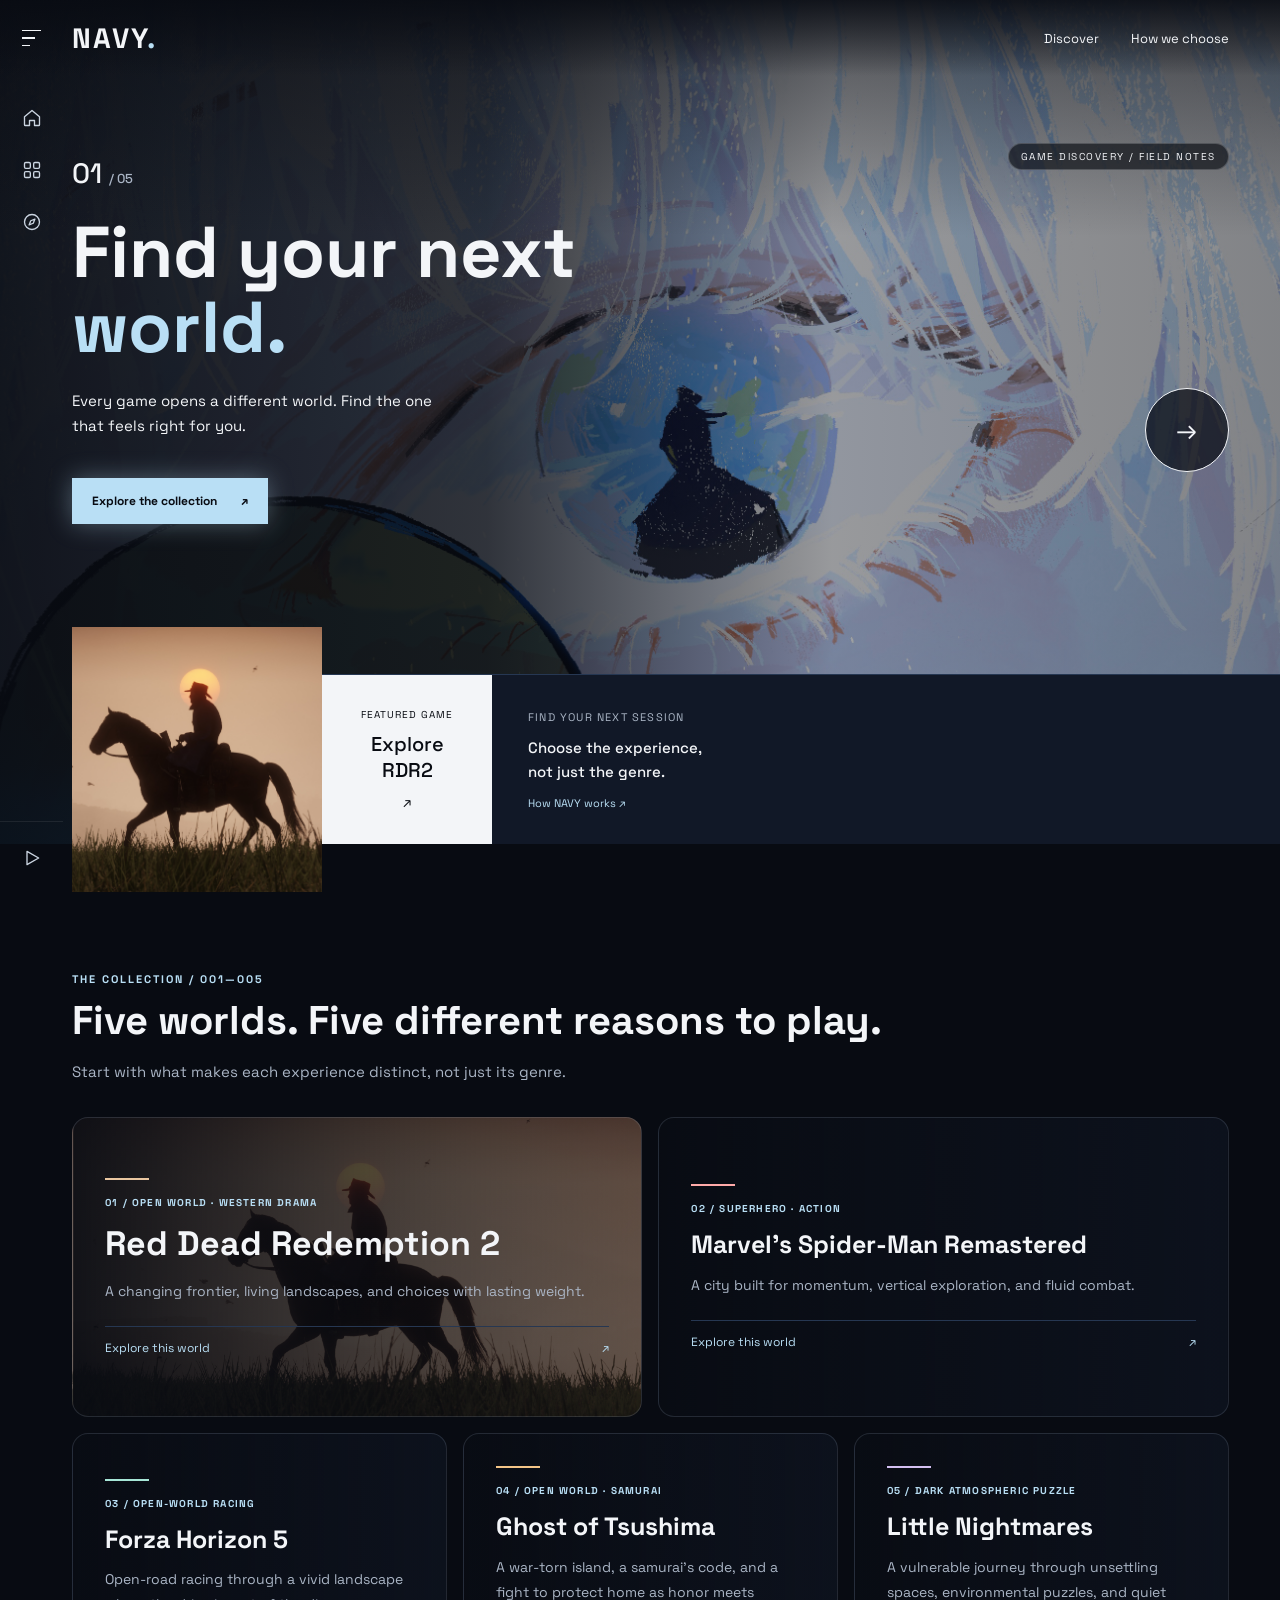
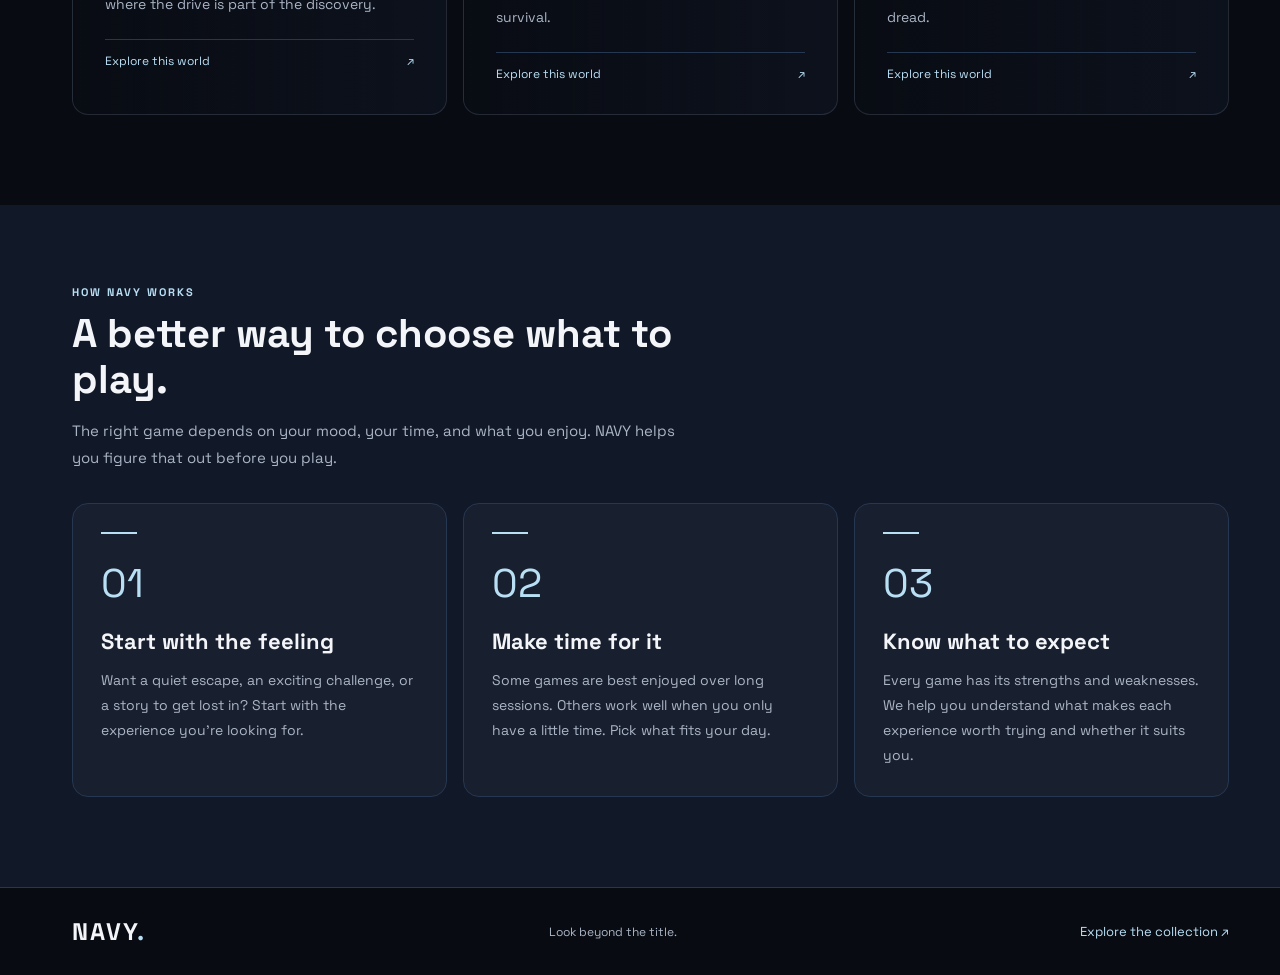
==== commit 61206483: "Finalize NAVY layout, local game media, and unified sidebar" ====
--- a/index.html
+++ b/index.html
@@ -3,7 +3,14 @@
   <head>
     <meta charset="UTF-8" />
     <meta name="viewport" content="width=device-width, initial-scale=1.0" />
-
+    <meta
+      name="description"
+      content="NAVY helps you pick your next game session by the experience, pace, and mood rather than genre alone."
+    />
+    <link
+      rel="icon"
+      href="data:image/svg+xml,<svg xmlns='http://www.w3.org/2000/svg' viewBox='0 0 32 32'><rect width='32' height='32' rx='6' fill='%23080b12'/><text x='16' y='22' text-anchor='middle' font-family='Arial' font-size='18' font-weight='bold' fill='%23b9dff5'>N</text></svg>"
+    />
     <title>NAVY — Find Your Next World</title>
 
     <link rel="preconnect" href="https://fonts.googleapis.com" />
@@ -29,21 +36,59 @@
         </label>
 
         <nav class="rail-links" aria-label="Main navigation">
-          <a class="rail-link" href="#home" aria-label="Home">
-            <span class="rail-icon">⌂</span>
+          <a class="rail-link" href="#home" title="Home" aria-label="Home">
+            <svg viewBox="0 0 24 24" aria-hidden="true">
+              <path
+                d="M3 10.5 12 3l9 7.5V20a1 1 0 0 1-1 1h-5v-6H9v6H4a1 1 0 0 1-1-1z"
+              />
+            </svg>
             <span class="rail-label">Home</span>
           </a>
 
-          <a class="rail-link" href="#collection" aria-label="Collection">
-            <span class="rail-icon">▦</span>
+          <a
+            class="rail-link"
+            href="#collection"
+            title="Collection"
+            aria-label="Collection"
+          >
+            <svg viewBox="0 0 24 24" aria-hidden="true">
+              <rect x="3" y="3" width="7" height="7" rx="1.5" />
+              <rect x="14" y="3" width="7" height="7" rx="1.5" />
+              <rect x="3" y="14" width="7" height="7" rx="1.5" />
+              <rect x="14" y="14" width="7" height="7" rx="1.5" />
+            </svg>
             <span class="rail-label">Collection</span>
           </a>
 
-          <a class="rail-link" href="#approach" aria-label="About NAVY">
-            <span class="rail-icon">◇</span>
-            <span class="rail-label">About NAVY</span>
+          <a
+            class="rail-link"
+            href="#approach"
+            title="How NAVY works"
+            aria-label="How NAVY works"
+          >
+            <svg viewBox="0 0 24 24" aria-hidden="true">
+              <circle cx="12" cy="12" r="9" />
+              <polygon
+                points="15.5 8.5 13.5 13.5 8.5 15.5 10.5 10.5 15.5 8.5"
+              />
+            </svg>
+            <span class="rail-label">How NAVY works</span>
           </a>
         </nav>
+
+        <div class="rail-bottom">
+          <a
+            class="rail-link"
+            href="rdr2.html"
+            title="Start with RDR2"
+            aria-label="Start with RDR2"
+          >
+            <svg viewBox="0 0 24 24" aria-hidden="true">
+              <polygon points="6 4 20 12 6 20 6 4" />
+            </svg>
+            <span class="rail-label">Start with RDR2</span>
+          </a>
+        </div>
       </aside>
 
       <main class="app-content">
@@ -62,7 +107,11 @@
 
         <section class="hero-stage" id="home">
           <div class="hero-visual">
-            <img class="hero-image" src="images/gojo.jpg" alt="Gojo Satoru" />
+            <img
+              class="hero-image"
+              src="images/gojo.jpg"
+              alt="Blue eye reflection with a lone silhouette in a bright sky"
+            />
             <div class="hero-shade"></div>
           </div>
 
--- a/style.css
+++ b/style.css
@@ -14,15 +14,12 @@
   color: #f3f5f8;
   font-family: "Space Grotesk", Arial, sans-serif;
 }
+
 body.game-page {
-  background:
-    radial-gradient(
-      ellipse at 15% 10%,
-      rgba(233, 198, 160, 0.12),
-      transparent 40%
-    ),
-    var(--game-page);
-}
+  background: var(--game-dark);
+  overscroll-behavior-y: none;
+}
+
 h1,
 h2,
 h3,
@@ -38,7 +35,7 @@
   outline: 2px solid #b9dff5;
 }
 
-/* Sidebar */
+/* Shared Sidebar (Home + Game Pages) */
 
 .app-shell {
   position: relative;
@@ -51,18 +48,30 @@
   overflow-x: hidden;
 }
 
-.sidebar-toggle {
+.sidebar-toggle,
+.game-page .game-sidebar-toggle {
   position: absolute;
   width: 1px;
   height: 1px;
   opacity: 0;
 }
 
-.library-sidebar {
+.sidebar-toggle:focus-visible ~ .library-sidebar .rail-menu {
+  outline: 2px solid #b9dff5;
+  outline-offset: -2px;
+}
+
+.game-page .game-sidebar-toggle:focus-visible ~ .game-sidebar .game-rail-menu {
+  outline: 2px solid var(--game-accent);
+  outline-offset: -2px;
+}
+
+.library-sidebar,
+.game-page .game-sidebar {
   position: fixed;
   top: 0;
   left: 0;
-  z-index: 20;
+  z-index: 30;
 
   display: flex;
   width: 64px;
@@ -74,46 +83,73 @@
   background: transparent;
   border-right: 1px solid transparent;
 
-  transition: width 0.25s ease;
-}
-
-.rail-menu {
+  transition:
+    width 0.28s cubic-bezier(0.22, 1, 0.36, 1),
+    background 0.28s ease,
+    border-color 0.28s ease;
+}
+
+.rail-menu,
+.game-page .game-rail-menu {
   display: flex;
   width: 100%;
   height: 76px;
+  flex-shrink: 0;
   flex-direction: column;
   justify-content: center;
   gap: 6px;
-
   padding-left: 22px;
   cursor: pointer;
 }
 
-.rail-menu span {
+.rail-menu span,
+.game-page .game-rail-menu span {
   display: block;
   width: 19px;
-  height: 1px;
+  height: 1.5px;
   background: #f3f5f8;
-}
-
-.rail-menu span:nth-child(2) {
+  transition:
+    width 0.22s ease,
+    background 0.22s ease;
+}
+
+.rail-menu span:nth-child(2),
+.game-page .game-rail-menu span:nth-child(2) {
   width: 13px;
 }
 
-.rail-menu span:nth-child(3) {
+.rail-menu span:nth-child(3),
+.game-page .game-rail-menu span:nth-child(3) {
   width: 8px;
 }
 
-.rail-links {
+.rail-menu:hover span,
+.game-page .game-rail-menu:hover span {
+  width: 19px;
+}
+
+.rail-links,
+.game-page .game-sidebar nav {
   display: flex;
   width: 100%;
   flex-direction: column;
   gap: 8px;
-  margin-top: 28px;
+  margin-top: 20px;
   padding: 0 8px;
 }
 
-.rail-link {
+.rail-bottom,
+.game-page .game-sidebar-bottom {
+  display: flex;
+  width: 100%;
+  flex-direction: column;
+  margin-top: auto;
+  padding: 14px 8px 20px;
+  border-top: 1px solid rgba(255, 255, 255, 0.08);
+}
+
+.rail-link,
+.game-page .game-icon-link {
   display: flex;
   width: 100%;
   height: 44px;
@@ -121,53 +157,85 @@
   align-items: center;
   justify-content: center;
   gap: 12px;
-
   padding: 0 8px;
-  border-radius: 8px;
-
-  color: #aab5c5;
+  border-radius: 10px;
+  color: #cbd5e1;
   font-size: 13px;
   text-decoration: none;
-}
-
-.rail-link:hover {
+  transition:
+    background 0.2s ease,
+    color 0.2s ease;
+}
+
+.rail-link svg,
+.game-page .game-icon-link svg {
+  width: 20px;
+  height: 20px;
+  flex-shrink: 0;
+  fill: none;
+  stroke: currentColor;
+  stroke-width: 1.6;
+  stroke-linecap: round;
+  stroke-linejoin: round;
+}
+
+.rail-link:hover,
+.rail-link:focus-visible {
   color: #f3f5f8;
-  background: #1b2638;
-}
-
-.rail-icon {
-  width: 24px;
-  flex-shrink: 0;
-  text-align: center;
-  font-size: 20px;
-}
-
-.rail-label {
+  background: rgba(185, 223, 245, 0.14);
+}
+
+.game-page .game-icon-link:hover,
+.game-page .game-icon-link:focus-visible {
+  color: var(--game-accent);
+  background: rgba(255, 255, 255, 0.08);
+}
+
+.rail-label,
+.game-page .game-nav-label {
   display: none;
   white-space: nowrap;
 }
 
 .sidebar-toggle:checked ~ .library-sidebar {
-  width: 210px;
+  width: 215px;
   align-items: stretch;
-  background: rgba(8, 11, 18, 0.95);
+  background: rgba(8, 11, 18, 0.92);
+  backdrop-filter: blur(10px);
   border-right-color: #263752;
 }
 
-.sidebar-toggle:checked ~ .library-sidebar .rail-menu {
+.game-page .game-sidebar-toggle:checked ~ .game-sidebar {
+  width: 215px;
+  align-items: stretch;
+  background: var(--game-panel);
+  backdrop-filter: blur(10px);
+  border-right-color: var(--game-line);
+}
+
+.sidebar-toggle:checked ~ .library-sidebar .rail-menu,
+.game-page .game-sidebar-toggle:checked ~ .game-sidebar .game-rail-menu {
   padding-left: 24px;
 }
 
-.sidebar-toggle:checked ~ .library-sidebar .rail-links {
+.sidebar-toggle:checked ~ .library-sidebar .rail-links,
+.game-page .game-sidebar-toggle:checked ~ .game-sidebar nav {
   padding: 0 12px;
 }
 
-.sidebar-toggle:checked ~ .library-sidebar .rail-link {
+.sidebar-toggle:checked ~ .library-sidebar .rail-bottom,
+.game-page .game-sidebar-toggle:checked ~ .game-sidebar .game-sidebar-bottom {
+  padding: 14px 12px 20px;
+}
+
+.sidebar-toggle:checked ~ .library-sidebar .rail-link,
+.game-page .game-sidebar-toggle:checked ~ .game-sidebar .game-icon-link {
   justify-content: flex-start;
-  padding: 0 10px;
-}
-
-.sidebar-toggle:checked ~ .library-sidebar .rail-label {
+  padding: 0 12px;
+}
+
+.sidebar-toggle:checked ~ .library-sidebar .rail-label,
+.game-page .game-sidebar-toggle:checked ~ .game-sidebar .game-nav-label {
   display: inline;
 }
 
@@ -789,32 +857,7 @@
     margin-top: 18px;
   }
 }
-@media (max-height: 820px) and (min-width: 821px) {
-  .game-page .game-frame,
-  .game-page .game-main {
-    min-height: 680px;
-  }
-
-  .game-page .game-nav {
-    padding-top: 28px;
-  }
-
-  .game-page .game-intro {
-    padding-top: 28px;
-  }
-
-  .game-page .game-intro h1 {
-    font-size: 72px;
-  }
-
-  .game-page .game-info-card {
-    margin-top: 18px;
-  }
-
-  .game-page .game-back-link {
-    margin-top: 16px;
-  }
-}
+
 /* Tablet */
 
 @media (max-width: 1000px) {
@@ -862,6 +905,10 @@
     gap: 8px;
     margin: 0;
     padding: 0;
+  }
+
+  .rail-bottom {
+    display: none;
   }
 
   .rail-link {
@@ -995,6 +1042,7 @@
   .site-footer {
     padding: 28px 24px;
   }
+
   .section-heading h2,
   .approach-intro h2 {
     font-size: 34px;
@@ -1133,6 +1181,7 @@
     gap: 14px;
     padding: 28px 20px;
   }
+
   .section-heading h2,
   .approach-intro h2 {
     font-size: 30px;
@@ -1155,83 +1204,19 @@
 
 .game-page .game-frame {
   display: flex;
-  min-height: 850px;
-  margin: 24px;
+  min-height: 100vh;
+  margin: 0;
   overflow: hidden;
-  border: 1px solid var(--game-line);
-  border-radius: 36px;
-  background: #080b12;
-}
-
-/* Sidebar */
-
-.game-page .game-sidebar {
-  display: flex;
-  width: 96px;
-  flex-shrink: 0;
-  flex-direction: column;
-  align-items: center;
-  padding: 36px 0 28px;
+  border: 0;
+  border-radius: 0;
   background: var(--game-dark);
-  border-right: 1px solid var(--game-line);
-}
-
-.game-page .game-logo {
-  display: flex;
-  width: 52px;
-  height: 52px;
-  align-items: center;
-  justify-content: center;
-  border: 1.5px solid var(--game-accent);
-  border-radius: 12px;
-  color: var(--game-accent);
-  font-size: 22px;
-  font-weight: bold;
-  text-decoration: none;
-}
-
-.game-page .game-sidebar nav {
-  display: flex;
-  flex-direction: column;
-  gap: 20px;
-  margin-top: 56px;
-}
-
-.game-page .game-sidebar-bottom {
-  display: flex;
-  width: 100%;
-  justify-content: center;
-  margin-top: auto;
-  padding-top: 24px;
-  border-top: 1px solid #263752;
-}
-
-.game-page .game-icon-link {
-  display: flex;
-  width: 44px;
-  height: 44px;
-  align-items: center;
-  justify-content: center;
-  border-radius: 10px;
-  color: #aab5c5;
-  text-decoration: none;
-}
-
-.game-page .game-icon-link svg {
-  width: 22px;
-  height: 22px;
-  fill: none;
-  stroke: currentColor;
-  stroke-width: 1.5;
-}
-
-.game-page .game-icon-link:hover {
-  color: var(--game-accent);
-}
+}
+
 .game-page .game-page-content {
   flex: 1;
   min-width: 0;
 }
+
 /* Game hero area */
 
 .game-page .game-main {
@@ -1240,9 +1225,10 @@
   min-width: 0;
   flex: 1;
   flex-direction: column;
-  min-height: 850px;
+  min-height: calc(100vh - 2px);
+  max-height: 920px;
   overflow: hidden;
-  padding: 0 5% 50px 64px;
+  padding: 0 5% 50px 84px;
 }
 
 .game-page .game-intro-art {
@@ -1362,9 +1348,9 @@
 
 .game-page .game-info-card {
   position: relative;
-  width: 300px;
+  width: 330px;
   margin-top: 28px;
-  padding: 22px 30px;
+  padding: 22px 28px;
   border: 1px solid var(--game-accent);
   border-radius: 14px;
   background: var(--game-panel);
@@ -1384,7 +1370,8 @@
 
 .game-page .game-info-card p span {
   display: inline-block;
-  min-width: 92px;
+  min-width: 102px;
+  color: #f3f5f8;
 }
 
 /* Previous and next arrows */
@@ -1418,7 +1405,7 @@
 .game-page .game-world,
 .game-page .game-experience,
 .game-page .game-fit {
-  padding: 80px 8%;
+  padding: 80px 8% 80px calc(8% + 32px);
   border-bottom: 1px solid #263752;
 }
 
@@ -1474,6 +1461,7 @@
 .game-page .game-fit h2 {
   grid-column: 2;
 }
+
 .game-page .game-fit .fit-grid {
   display: grid;
   grid-column: 2;
@@ -1511,17 +1499,20 @@
   max-width: 680px;
   margin-bottom: 48px;
 }
+
 .game-page .experience-grid {
   display: grid;
   grid-template-columns: repeat(3, 1fr);
   gap: 16px;
 }
+
 .game-page .experience-card {
   padding: 28px;
   border: 1px solid var(--game-line);
   border-radius: 12px;
   background: var(--game-card);
 }
+
 .game-page .experience-number {
   display: block;
   margin-bottom: 40px;
@@ -1529,6 +1520,7 @@
   font-size: 13px;
   letter-spacing: 2px;
 }
+
 .game-page .experience-card h3 {
   margin: 0 0 12px;
   font-size: 24px;
@@ -1540,12 +1532,14 @@
   font-size: 14px;
   line-height: 1.8;
 }
+
 .game-page .experience-intro {
   margin: 0;
   color: #aab5c5;
   font-size: 15px;
   line-height: 1.9;
 }
+
 /* World tags and caption */
 
 .game-page .world-tags {
@@ -1569,6 +1563,34 @@
   font-size: 11px;
   letter-spacing: 1.5px;
 }
+
+@media (max-height: 820px) and (min-width: 821px) {
+  .game-page .game-frame,
+  .game-page .game-main {
+    min-height: 680px;
+  }
+
+  .game-page .game-nav {
+    padding-top: 28px;
+  }
+
+  .game-page .game-intro {
+    padding-top: 28px;
+  }
+
+  .game-page .game-intro h1 {
+    font-size: 72px;
+  }
+
+  .game-page .game-info-card {
+    margin-top: 18px;
+  }
+
+  .game-page .game-back-link {
+    margin-top: 16px;
+  }
+}
+
 /* Tablet */
 
 @media (max-width: 1000px) {
@@ -1586,30 +1608,68 @@
   }
 
   .game-page .game-sidebar {
+    position: relative;
     width: 100%;
+    height: 56px;
     flex-direction: row;
-    padding: 10px 18px;
+    padding: 0 18px;
     border-right: 0;
-    border-bottom: 1px solid #263752;
-  }
-
-  .game-page .game-logo {
-    width: 40px;
-    height: 40px;
+    border-bottom: 1px solid var(--game-line);
+    background: var(--game-dark);
+  }
+
+  .game-page .game-rail-menu {
+    width: 42px;
+    height: 56px;
+    padding-left: 0;
   }
 
   .game-page .game-sidebar nav {
+    width: auto;
     flex-direction: row;
-    gap: 4px;
+    gap: 8px;
     margin: 0 0 0 auto;
+    padding: 0;
   }
 
   .game-page .game-sidebar-bottom {
+    display: none;
+  }
+
+  .game-page .game-icon-link {
+    width: 38px;
+    height: 38px;
+    padding: 0;
+  }
+
+  .game-page .game-sidebar-toggle:checked ~ .game-sidebar {
+    position: relative;
+    width: 100%;
+    height: 56px;
+    flex-direction: row;
+    align-items: center;
+    background: var(--game-dark);
+    backdrop-filter: none;
+  }
+
+  .game-page .game-sidebar-toggle:checked ~ .game-sidebar .game-rail-menu {
+    padding-left: 0;
+  }
+
+  .game-page .game-sidebar-toggle:checked ~ .game-sidebar nav {
     width: auto;
-    margin-left: 8px;
-    margin-top: 0;
+    flex-direction: row;
     padding: 0;
-    border-top: 0;
+  }
+
+  .game-page .game-sidebar-toggle:checked ~ .game-sidebar .game-icon-link {
+    width: 38px;
+    justify-content: center;
+    padding: 0;
+  }
+
+  .game-page .game-sidebar-toggle:checked ~ .game-sidebar .game-nav-label {
+    display: none;
   }
 
   .game-page .game-main {
@@ -1704,9 +1764,11 @@
     grid-template-columns: 1fr;
     margin-top: 20px;
   }
+
   .game-page .experience-grid {
     grid-template-columns: 1fr;
   }
+
   .game-page .game-intro {
     align-items: flex-start;
   }
@@ -1717,10 +1779,6 @@
       linear-gradient(to top, rgba(8, 11, 18, 0.88), rgba(8, 11, 18, 0.12));
   }
 
-  .game-page .game-nav {
-    padding-top: 24px;
-  }
-
   .game-page .game-intro > div {
     width: 100%;
   }
@@ -1733,6 +1791,7 @@
     margin-bottom: 20px;
   }
 }
+
 /* Game colors */
 
 .game-page--spider {
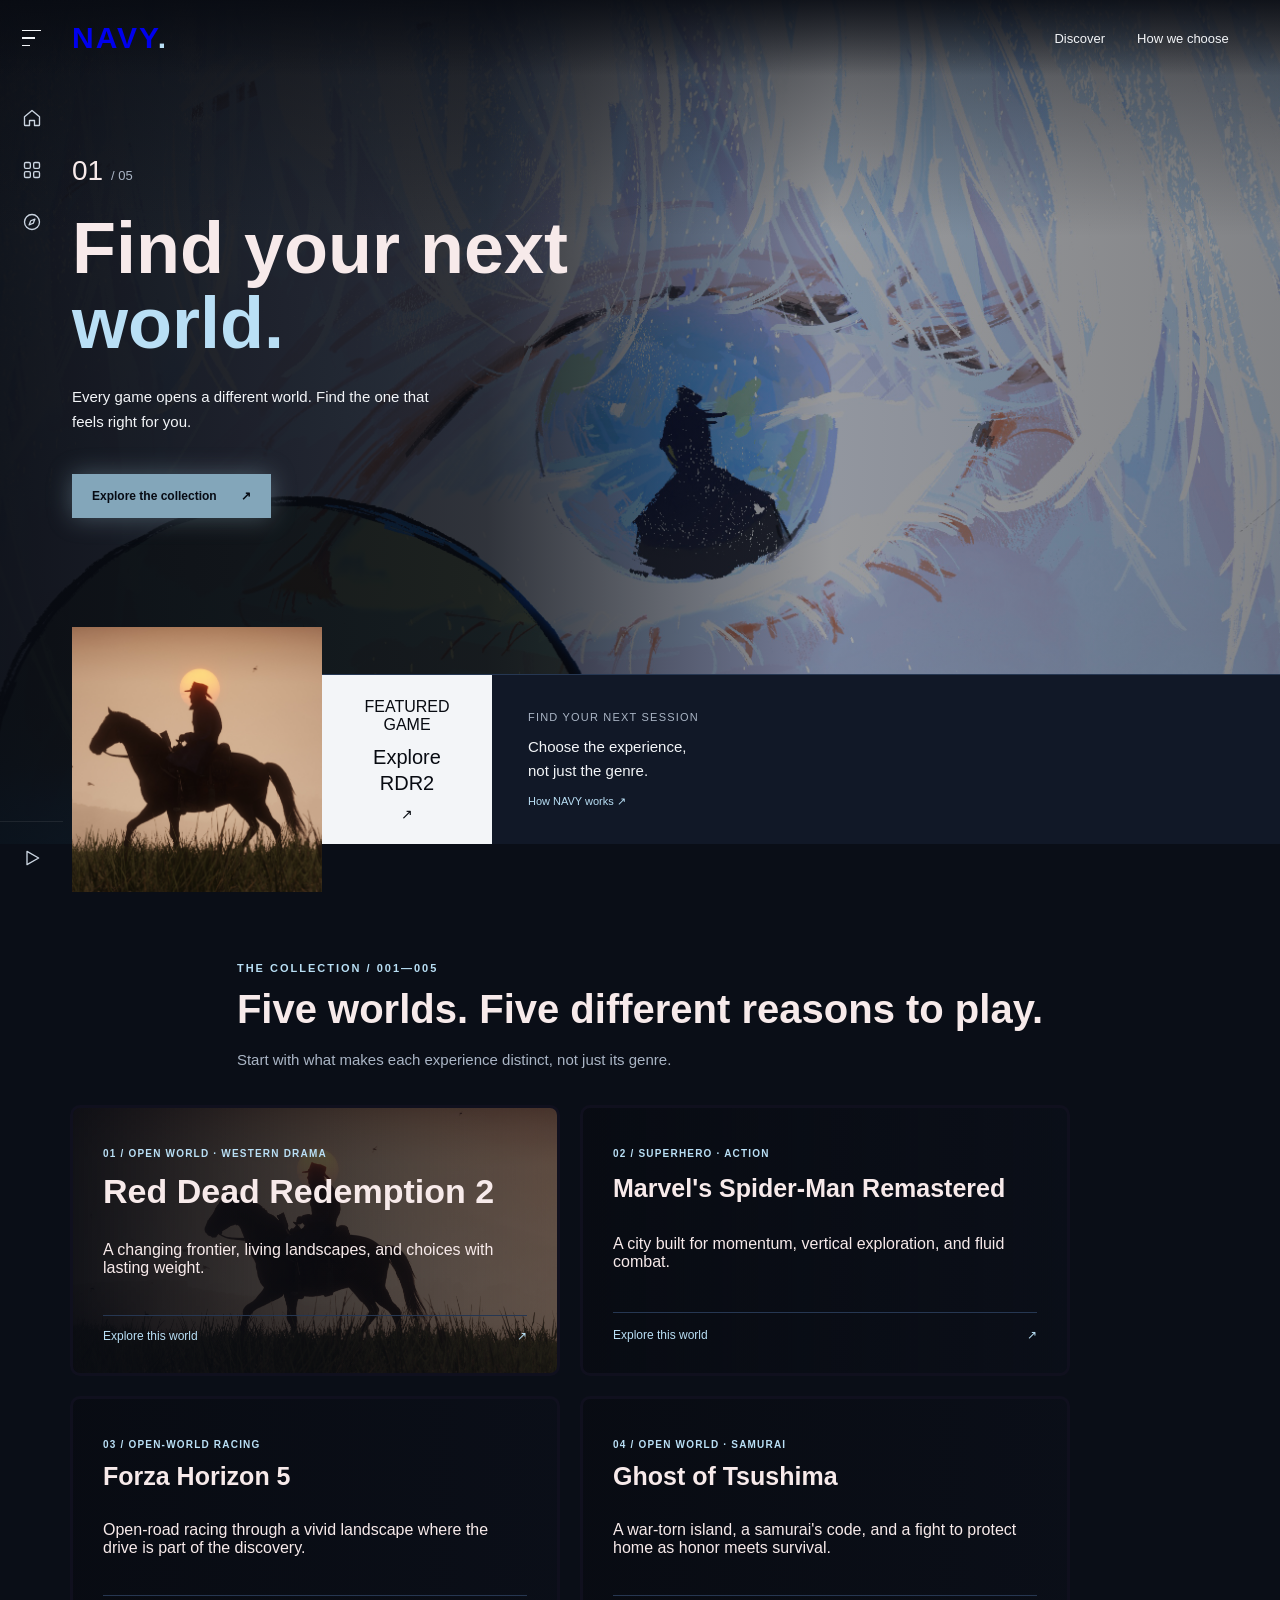
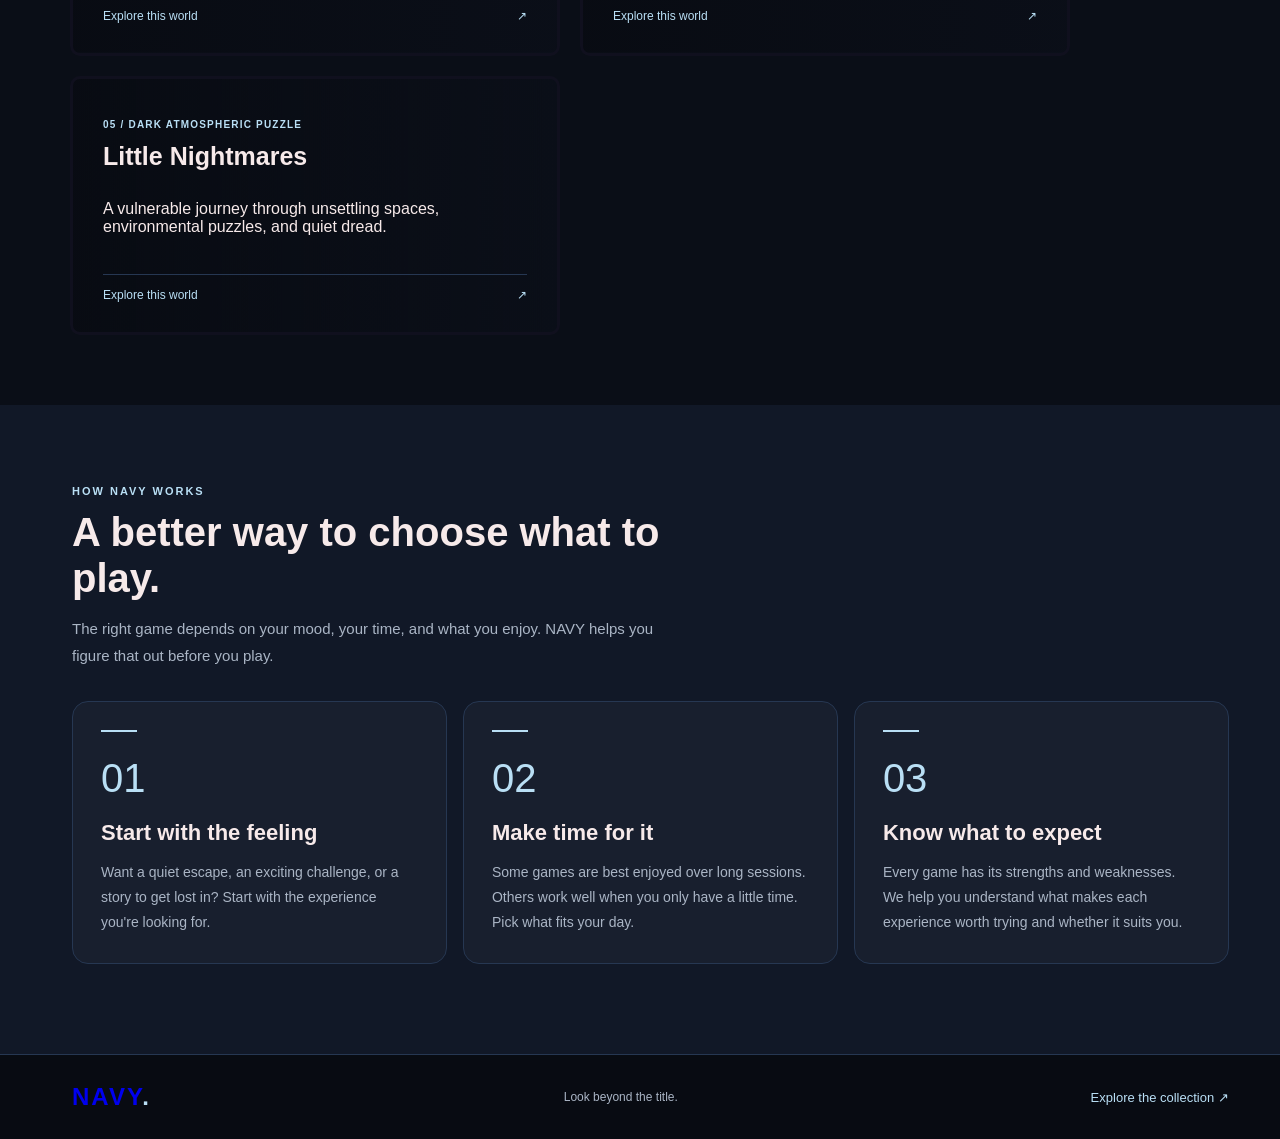
==== commit 99991ebd: "refactor: remove unused font stylesheet links and update CSS for improved styling" ====
--- a/index.html
+++ b/index.html
@@ -15,10 +15,6 @@
 
     <link rel="preconnect" href="https://fonts.googleapis.com" />
     <link rel="preconnect" href="https://fonts.gstatic.com" crossorigin />
-    <link
-      href="https://fonts.googleapis.com/css2?family=Space+Grotesk:wght@400;500;600;700&display=swap"
-      rel="stylesheet"
-    />
     <link rel="stylesheet" href="style.css" />
   </head>
 
--- a/style.css
+++ b/style.css
@@ -10,29 +10,9 @@
 
 body {
   margin: 0;
-  background: #080b12;
-  color: #f3f5f8;
-  font-family: "Space Grotesk", Arial, sans-serif;
-}
-
-body.game-page {
-  background: var(--game-dark);
-  overscroll-behavior-y: none;
-}
-
-h1,
-h2,
-h3,
-p {
-  overflow-wrap: break-word;
-}
-
-a {
-  color: inherit;
-}
-
-a:focus-visible {
-  outline: 2px solid #b9dff5;
+  background: #030918;
+  color: #f7eaea;
+  font-family: sans-serif;
 }
 
 /* Shared Sidebar (Home + Game Pages) */
@@ -40,12 +20,12 @@
 .app-shell {
   position: relative;
   min-height: 100vh;
-  background: #080b12;
+  background: #0a0e17;
 }
 
 .app-content {
   position: relative;
-  overflow-x: hidden;
+  overflow: hidden;
 }
 
 .sidebar-toggle,
@@ -56,12 +36,12 @@
   opacity: 0;
 }
 
-.sidebar-toggle:focus-visible ~ .library-sidebar .rail-menu {
+.sidebar-toggle:focus-visible .library-sidebar {
   outline: 2px solid #b9dff5;
   outline-offset: -2px;
 }
 
-.game-page .game-sidebar-toggle:focus-visible ~ .game-sidebar .game-rail-menu {
+.game-page .game-sidebar-toggle:focus-visible .game-sidebar {
   outline: 2px solid var(--game-accent);
   outline-offset: -2px;
 }
@@ -188,7 +168,7 @@
 .game-page .game-icon-link:hover,
 .game-page .game-icon-link:focus-visible {
   color: var(--game-accent);
-  background: rgba(255, 255, 255, 0.08);
+  background: rgba(255, 252, 252, 0.016);
 }
 
 .rail-label,
@@ -258,7 +238,7 @@
 }
 
 .hero-nav-brand {
-  font-size: 28px;
+  font-size: 30px;
   font-weight: bold;
   letter-spacing: 2px;
   text-decoration: none;
@@ -379,13 +359,12 @@
   gap: 24px;
   margin-top: 24px;
   padding: 15px 20px;
-
-  color: #080b12;
-  background: #b9dff5;
+  color: #070b14;
+  background: #83a6ba;
+  text-decoration: none;
   font-size: 12px;
   font-weight: bold;
-  text-decoration: none;
-  box-shadow: 0 0 24px rgba(185, 223, 245, 0.35);
+  box-shadow: 0 0 24px rgba(159, 191, 210, 0.35);
   transition:
     box-shadow 0.25s ease,
     background 0.25s ease;
@@ -394,56 +373,6 @@
 .hero-main-link:hover {
   background: #f3f5f8;
   box-shadow: 0 0 36px rgba(243, 245, 248, 0.5);
-}
-
-.hero-main-link span {
-  display: inline-block;
-}
-
-.hero-main-link:hover span {
-  transform: translate(3px, -3px);
-}
-
-.hero-stamp {
-  position: absolute;
-  top: 17%;
-  right: 4%;
-  z-index: 2;
-
-  padding: 6px 12px;
-  border: 1px solid rgba(243, 245, 248, 0.2);
-  border-radius: 999px;
-  background: rgba(8, 11, 18, 0.65);
-
-  font-size: 10px;
-  letter-spacing: 1.5px;
-}
-
-.hero-next {
-  position: absolute;
-  top: 46%;
-  right: 4%;
-  z-index: 2;
-
-  display: flex;
-  width: 84px;
-  height: 84px;
-  align-items: center;
-  justify-content: center;
-
-  border: 1.5px solid #f3f5f8;
-  border-radius: 50%;
-  color: #f3f5f8;
-  background: rgba(8, 11, 18, 0.72);
-  font-size: 26px;
-  text-decoration: none;
-}
-
-.hero-next:hover {
-  color: #080b12;
-  background: #b9dff5;
-  border-color: #b9dff5;
-  transform: translateX(4px);
 }
 
 /* Bottom cards */
@@ -492,11 +421,6 @@
 
 .hero-explore:hover {
   background: #b9dff5;
-}
-
-.hero-explore > span:first-child {
-  font-size: 10px;
-  letter-spacing: 1px;
 }
 
 .hero-explore strong {
@@ -586,72 +510,37 @@
 /* Games */
 
 .collection {
-  padding: 80px 4% 90px 72px;
-  background: #080b12;
+  padding: 70px;
+  display: grid;
 }
 
 .collection-grid {
   display: grid;
-  grid-template-columns: repeat(6, minmax(0, 1fr));
-  gap: 16px;
-  max-width: 1400px;
-  margin: 0 auto;
+  grid-template-columns: repeat(2, 1fr);
+  gap: 20px;
+  max-width: 1000px;
+  margin: 0;
 }
 
 .collection-card {
-  display: flex;
+  display: grid;
+  padding: 30px;
   min-width: 0;
-  min-height: 230px;
-  flex-direction: column;
-  justify-content: center;
-
-  grid-column: span 2;
-  overflow: hidden;
-  padding: 32px;
-
-  border: 1px solid rgba(185, 210, 235, 0.15);
-  border-radius: 16px;
-
-  background-color: #111827;
+  min-height: 200px;
+  border: 3px solid rgb(16, 16, 30);
+  border-radius: 10px;
+  background-color: #0d121e;
   background-position: center;
   background-size: cover;
-
   transition:
-    transform 0.3s ease,
-    border-color 0.3s ease,
-    box-shadow 0.3s ease;
-}
-
-.collection-card--rdr2,
-.collection-card--spiderman {
-  grid-column: span 3;
-  min-height: 300px;
-}
-
-.collection-card::before {
-  display: block;
-  width: 44px;
-  height: 2px;
-  margin-bottom: 14px;
-  background: #b9dff5;
-  content: "";
-}
-
-.collection-card > * {
-  position: relative;
+    border-color 0.25s ease,
+    transform 0.25s ease;
 }
 
 .collection-card:hover {
-  border-color: #b9dff5;
-  transform: translateY(-4px);
-  box-shadow: 0 18px 35px rgba(0, 0, 0, 0.3);
-}
-
-.collection-card p {
-  margin: 0;
-  color: #aab5c5;
-  font-size: 14px;
-  line-height: 1.8;
+  border-color: #b4dbf1;
+  transform: none;
+  box-shadow: 15px rgba(0, 0, 0, 0.765);
 }
 
 .collection-card .collection-card__meta {
@@ -685,14 +574,6 @@
   text-decoration: none;
 }
 
-.collection-card__link span {
-  display: inline-block;
-}
-
-.collection-card:hover .collection-card__link span {
-  transform: translate(3px, -3px);
-}
-
 .collection-card--rdr2 {
   background-image:
     linear-gradient(to right, rgba(8, 11, 18, 0.94), rgba(8, 11, 18, 0.5)),
@@ -722,26 +603,6 @@
   background-image:
     linear-gradient(to right, rgba(8, 11, 18, 0.94), rgba(8, 11, 18, 0.5)),
     url("https://shared.fastly.steamstatic.com/store_item_assets/steam/apps/424840/header.jpg");
-}
-
-.collection-card--rdr2::before {
-  background: #e9c6a0;
-}
-
-.collection-card--spiderman::before {
-  background: #ffaaa9;
-}
-
-.collection-card--forza::before {
-  background: #a7e6d7;
-}
-
-.collection-card--ghost::before {
-  background: #f3c487;
-}
-
-.collection-card--nightmares::before {
-  background: #d3bff1;
 }
 
 /* How NAVY works */
@@ -857,198 +718,6 @@
     margin-top: 18px;
   }
 }
-
-/* Tablet */
-
-@media (max-width: 1000px) {
-  .hero-copy {
-    width: 50%;
-  }
-
-  .hero-copy h1 {
-    font-size: 58px;
-  }
-
-  .hero-bottom-strip {
-    grid-template-columns: 160px 130px minmax(0, 1fr);
-  }
-
-  .hero-note {
-    padding: 18px;
-  }
-
-  .collection-card {
-    padding: 24px;
-  }
-}
-
-@media (max-width: 820px) {
-  .library-sidebar {
-    position: relative;
-    width: 100%;
-    height: 56px;
-    flex-direction: row;
-    justify-content: space-between;
-    padding: 0 18px;
-    border-bottom: 1px solid #263752;
-  }
-
-  .rail-menu {
-    width: 42px;
-    height: 56px;
-    padding-left: 0;
-  }
-
-  .rail-links {
-    width: auto;
-    flex-direction: row;
-    gap: 8px;
-    margin: 0;
-    padding: 0;
-  }
-
-  .rail-bottom {
-    display: none;
-  }
-
-  .rail-link {
-    width: 38px;
-    height: 38px;
-  }
-
-  .sidebar-toggle:checked ~ .library-sidebar {
-    position: absolute;
-    top: 0;
-    left: 0;
-    z-index: 30;
-    width: 100%;
-    height: auto;
-    flex-direction: column;
-    align-items: stretch;
-    padding-bottom: 12px;
-    background: #080b12;
-  }
-
-  .sidebar-toggle:checked ~ .library-sidebar .rail-menu {
-    height: 56px;
-    padding-left: 18px;
-  }
-
-  .sidebar-toggle:checked ~ .library-sidebar .rail-links {
-    width: 100%;
-    flex-direction: column;
-    gap: 6px;
-    padding: 0 12px;
-  }
-
-  .sidebar-toggle:checked ~ .library-sidebar .rail-link {
-    width: 100%;
-    justify-content: flex-start;
-  }
-
-  .hero-nav {
-    height: 64px;
-    gap: 18px;
-    padding: 0 24px;
-  }
-
-  .hero-nav-brand {
-    font-size: 22px;
-  }
-
-  .hero-nav-links {
-    gap: 18px;
-  }
-
-  .hero-stage {
-    display: flex;
-    height: auto;
-    min-height: 700px;
-    flex-direction: column;
-    justify-content: space-between;
-  }
-
-  .hero-copy {
-    position: relative;
-    top: auto;
-    left: auto;
-    width: 65%;
-    padding: 110px 0 48px 5%;
-  }
-
-  .hero-index {
-    margin-top: 0;
-    font-size: 22px;
-  }
-
-  .hero-next {
-    width: 60px;
-    height: 60px;
-    font-size: 21px;
-  }
-
-  .hero-bottom-strip {
-    position: relative;
-    left: auto;
-    grid-template-columns: 140px 130px minmax(0, 1fr);
-    margin: 0 4% -48px;
-  }
-
-  .hero-thumb {
-    min-height: 130px;
-    margin: -30px 0 0;
-  }
-
-  .hero-explore {
-    min-height: 130px;
-    padding: 12px;
-  }
-
-  .hero-explore strong {
-    font-size: 17px;
-  }
-
-  .hero-note {
-    padding: 14px;
-  }
-
-  .collection {
-    padding: 60px 24px;
-  }
-
-  .collection-grid {
-    grid-template-columns: repeat(6, minmax(0, 1fr));
-  }
-
-  .collection-card--rdr2,
-  .collection-card--spiderman,
-  .collection-card--forza,
-  .collection-card--ghost {
-    grid-column: span 3;
-  }
-
-  .collection-card--nightmares {
-    grid-column: span 6;
-  }
-
-  .approach {
-    padding: 56px 24px;
-  }
-
-  .approach-grid {
-    grid-template-columns: repeat(2, minmax(0, 1fr));
-  }
-
-  .site-footer {
-    padding: 28px 24px;
-  }
-
-  .section-heading h2,
-  .approach-intro h2 {
-    font-size: 34px;
-  }
-}
-
 /* Phone */
 
 @media (max-width: 560px) {
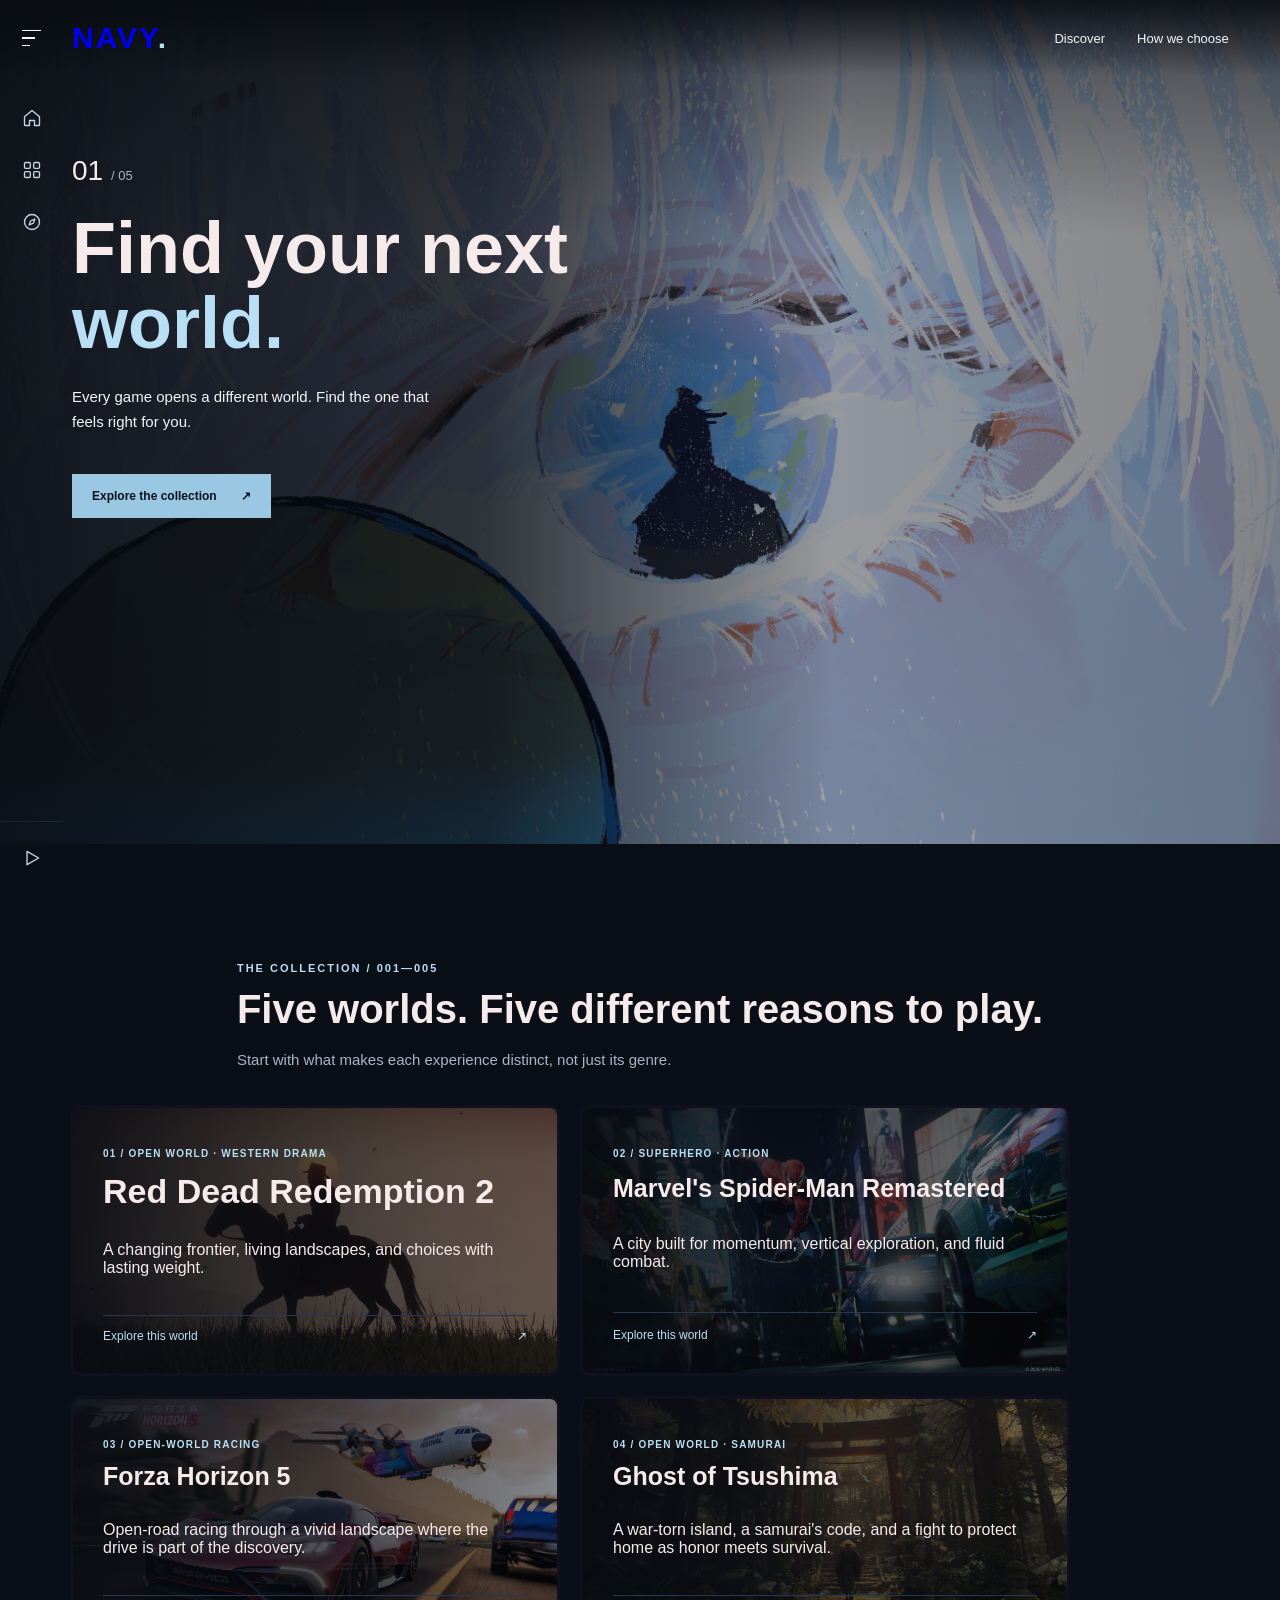
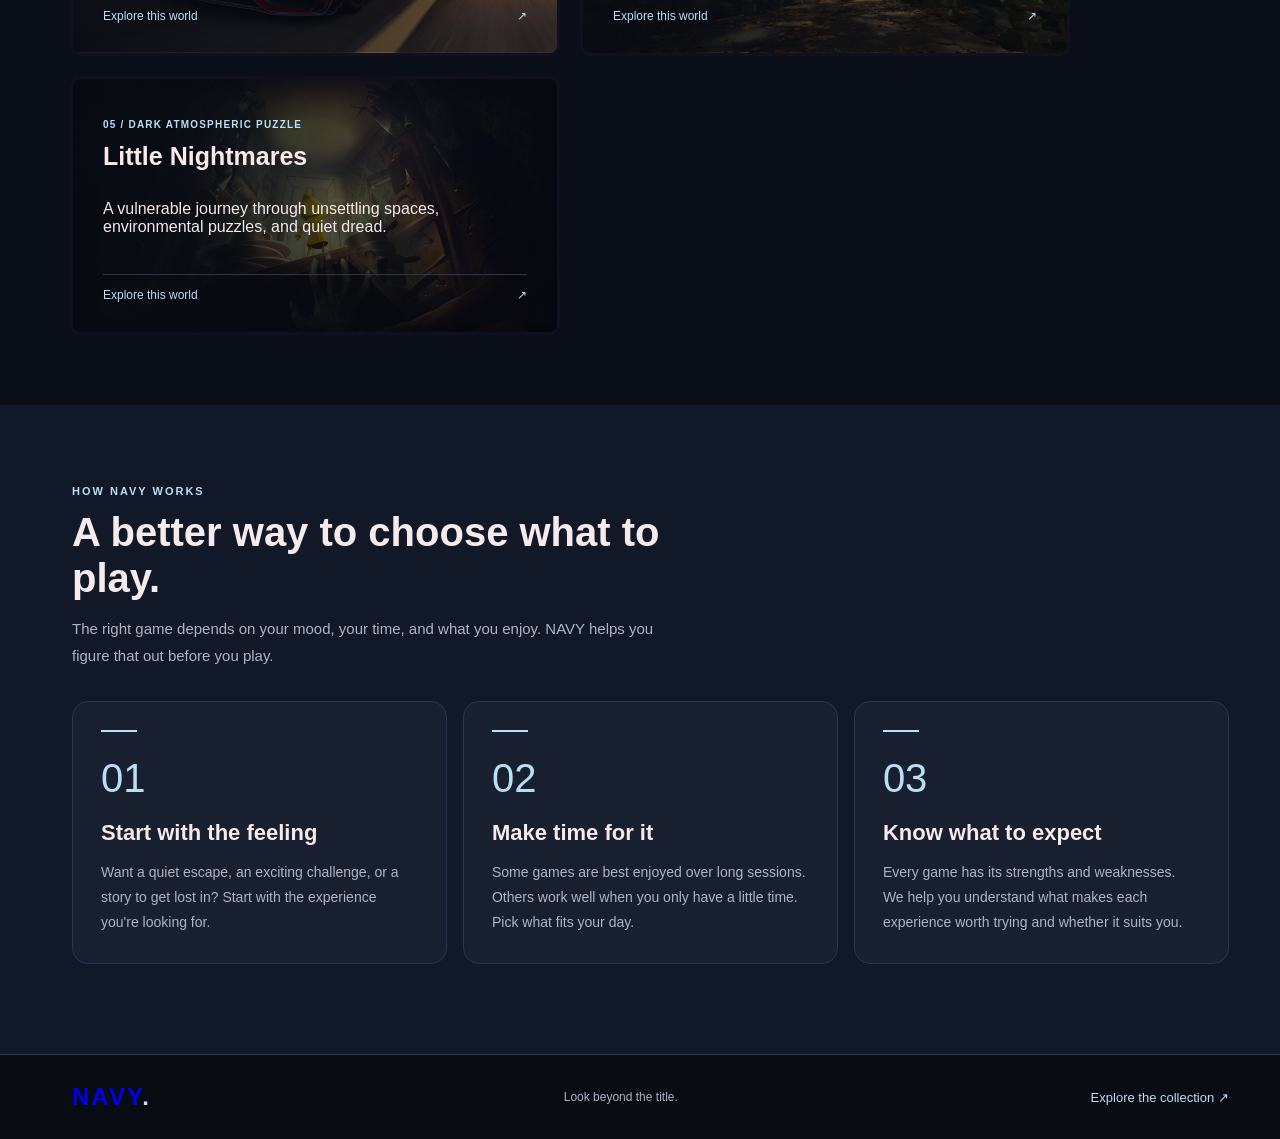
==== commit 0036d0ce: "refactor: remove unused hero section elements and update styles for improved aesthetics" ====
--- a/index.html
+++ b/index.html
@@ -130,38 +130,7 @@
           </div>
 
           <span class="hero-stamp">GAME DISCOVERY / FIELD NOTES</span>
-
-          <a
-            class="hero-next"
-            href="rdr2.html"
-            aria-label="Explore Red Dead Redemption 2"
-          >
-            <span>→</span>
-          </a>
-
-          <div class="hero-bottom-strip">
-            <a
-              class="hero-thumb"
-              href="rdr2.html"
-              aria-label="Explore Red Dead Redemption 2"
-            >
-              <img src="images/rdr2-card.jpg" alt="Red Dead Redemption 2" />
-            </a>
-
-            <a class="hero-explore" href="rdr2.html">
-              <span>FEATURED GAME</span>
-              <strong>Explore<br />RDR2</strong>
-              <span class="hero-explore-arrow">↗</span>
-            </a>
-
-            <a class="hero-note" href="#approach">
-              <span>FIND YOUR NEXT SESSION</span>
-              <strong>Choose the experience,<br />not just the genre.</strong>
-              <small>How NAVY works ↗</small>
-            </a>
-          </div>
         </section>
-
         <!-- Game collection -->
 
         <section class="collection" id="collection">
--- a/style.css
+++ b/style.css
@@ -25,7 +25,7 @@
 
 .app-content {
   position: relative;
-  overflow: hidden;
+  overflow-x: hidden;
 }
 
 .sidebar-toggle,
@@ -359,112 +359,16 @@
   gap: 24px;
   margin-top: 24px;
   padding: 15px 20px;
-  color: #070b14;
-  background: #83a6ba;
+  color: #0b111f;
+  background: #9ac8e3;
   text-decoration: none;
   font-size: 12px;
   font-weight: bold;
-  box-shadow: 0 0 24px rgba(159, 191, 210, 0.35);
-  transition:
-    box-shadow 0.25s ease,
-    background 0.25s ease;
 }
 
 .hero-main-link:hover {
-  background: #f3f5f8;
-  box-shadow: 0 0 36px rgba(243, 245, 248, 0.5);
-}
-
-/* Bottom cards */
-
-.hero-bottom-strip {
-  position: absolute;
-  right: 0;
-  bottom: 0;
-  left: 72px;
-  z-index: 4;
-
-  display: grid;
-  grid-template-columns: 250px 170px minmax(0, 1fr);
-  min-height: 170px;
-
-  background: #111827;
-  border-top: 1px solid #263752;
-}
-
-.hero-thumb {
-  position: relative;
-  margin: -48px 0;
-  overflow: hidden;
-  background: #1b2638;
-}
-
-.hero-thumb img {
-  width: 100%;
-  height: 100%;
-  object-fit: cover;
-}
-
-.hero-explore {
-  display: flex;
-  flex-direction: column;
-  align-items: center;
-  justify-content: center;
-  gap: 10px;
-
-  padding: 18px;
-  color: #080b12;
-  background: #f3f5f8;
-  text-align: center;
-  text-decoration: none;
-}
-
-.hero-explore:hover {
-  background: #b9dff5;
-}
-
-.hero-explore strong {
-  font-size: 20px;
-  font-weight: 500;
-  line-height: 1.3;
-}
-
-.hero-explore-arrow {
-  font-size: 14px;
-}
-
-.hero-note {
-  display: flex;
-  min-width: 0;
-  flex-direction: column;
-  justify-content: center;
-  gap: 12px;
-  padding: 24px 36px;
-
-  color: #f3f5f8;
-  text-decoration: none;
-}
-
-.hero-note:hover {
-  background: #1b2638;
-}
-
-.hero-note > span {
-  color: #aab5c5;
-  font-size: 11px;
-  letter-spacing: 1.2px;
-}
-
-.hero-note strong {
-  max-width: 28ch;
-  font-size: 15px;
-  font-weight: 500;
-  line-height: 1.6;
-}
-
-.hero-note small {
-  color: #b9dff5;
-  font-size: 11px;
+  background: #e6ebf2;
+  box-shadow: 0 0 30px rgba(253, 253, 255, 0.5);
 }
 
 /* Section titles */
@@ -539,8 +443,6 @@
 
 .collection-card:hover {
   border-color: #b4dbf1;
-  transform: none;
-  box-shadow: 15px rgba(0, 0, 0, 0.765);
 }
 
 .collection-card .collection-card__meta {
@@ -584,25 +486,25 @@
 .collection-card--spiderman {
   background-image:
     linear-gradient(to right, rgba(8, 11, 18, 0.94), rgba(8, 11, 18, 0.5)),
-    url("https://shared.fastly.steamstatic.com/store_item_assets/steam/apps/1817070/header.jpg");
+    url(images/spiderman.jpg);
 }
 
 .collection-card--forza {
   background-image:
     linear-gradient(to right, rgba(8, 11, 18, 0.94), rgba(8, 11, 18, 0.5)),
-    url("https://shared.fastly.steamstatic.com/store_item_assets/steam/apps/1551360/header.jpg");
+    url(images/forza.jpg);
 }
 
 .collection-card--ghost {
   background-image:
     linear-gradient(to right, rgba(8, 11, 18, 0.94), rgba(8, 11, 18, 0.5)),
-    url("https://shared.fastly.steamstatic.com/store_item_assets/steam/apps/2215430/header.jpg");
+    url(images/ghost.jpg);
 }
 
 .collection-card--nightmares {
   background-image:
     linear-gradient(to right, rgba(8, 11, 18, 0.94), rgba(8, 11, 18, 0.5)),
-    url("https://shared.fastly.steamstatic.com/store_item_assets/steam/apps/424840/header.jpg");
+    url(images/nightmares.jpg);
 }
 
 /* How NAVY works */
@@ -694,167 +596,6 @@
   color: #b9dff5;
   font-size: 13px;
   text-decoration: none;
-}
-
-@media (max-height: 820px) and (min-width: 821px) {
-  .hero-copy {
-    top: 12%;
-  }
-
-  .hero-index {
-    margin-top: 0;
-    margin-bottom: 14px;
-  }
-
-  .hero-copy h1 {
-    font-size: 62px;
-  }
-
-  .hero-description {
-    margin-top: 16px;
-  }
-
-  .hero-main-link {
-    margin-top: 18px;
-  }
-}
-/* Phone */
-
-@media (max-width: 560px) {
-  .hero-nav {
-    gap: 12px;
-    padding: 0 16px;
-  }
-
-  .hero-nav-brand {
-    font-size: 20px;
-  }
-
-  .hero-nav-links {
-    gap: 12px;
-  }
-
-  .hero-nav-links a {
-    font-size: 10px;
-  }
-
-  .hero-stage {
-    min-height: 680px;
-    margin-bottom: 48px;
-  }
-
-  .hero-copy {
-    right: auto;
-    left: auto;
-    width: 100%;
-    padding: 115px 76px 36px 22px;
-  }
-
-  .hero-stamp {
-    top: 80px;
-    right: 16px;
-    padding: 4px 10px;
-    font-size: 8px;
-  }
-
-  .hero-image {
-    object-position: 60% 35%;
-  }
-
-  .hero-copy h1 {
-    font-size: 40px;
-  }
-
-  .hero-index {
-    margin-bottom: 20px;
-    font-size: 21px;
-  }
-
-  .hero-description {
-    max-width: 290px;
-    font-size: 13px;
-  }
-
-  .hero-next {
-    top: 125px;
-    right: 16px;
-    width: 48px;
-    height: 48px;
-    font-size: 20px;
-  }
-
-  .hero-bottom-strip {
-    grid-template-columns: 100px minmax(0, 1fr);
-    margin: 0 12px -36px;
-  }
-
-  .hero-thumb {
-    min-height: 115px;
-    margin: 0;
-  }
-
-  .hero-explore {
-    min-height: 115px;
-    gap: 8px;
-    padding: 12px;
-  }
-
-  .hero-explore strong {
-    font-size: 16px;
-  }
-
-  .hero-note {
-    grid-column: 1 / 3;
-    gap: 7px;
-    padding: 15px 18px;
-  }
-
-  .collection {
-    padding: 44px 16px 56px;
-  }
-
-  .collection-grid {
-    grid-template-columns: 1fr;
-  }
-
-  .collection-card--rdr2,
-  .collection-card--spiderman,
-  .collection-card--forza,
-  .collection-card--ghost,
-  .collection-card--nightmares {
-    grid-column: 1;
-    min-height: 200px;
-    padding: 24px;
-    border-radius: 12px;
-  }
-
-  .collection-card--rdr2 h3 {
-    font-size: 26px;
-  }
-
-  .approach {
-    padding: 48px 16px 60px;
-  }
-
-  .approach-grid {
-    grid-template-columns: 1fr;
-  }
-
-  .approach-card {
-    padding: 24px;
-  }
-
-  .site-footer {
-    align-items: flex-start;
-    flex-direction: column;
-    gap: 14px;
-    padding: 28px 20px;
-  }
-
-  .section-heading h2,
-  .approach-intro h2 {
-    font-size: 30px;
-  }
 }
 
 /* Game pages */
@@ -1209,278 +950,26 @@
   line-height: 1.9;
 }
 
-/* World tags and caption */
-
-.game-page .world-tags {
-  display: flex;
-  flex-wrap: wrap;
-  gap: 10px;
-  margin-top: 28px;
-}
-
-.game-page .world-tags span {
-  padding: 8px 16px;
-  border: 1px solid var(--game-line);
-  border-radius: 999px;
-  color: var(--game-accent);
-  font-size: 12px;
-}
-
-.game-page .game-world-visual figcaption {
-  margin-top: 12px;
-  color: #aab5c5;
-  font-size: 11px;
-  letter-spacing: 1.5px;
-}
-
-@media (max-height: 820px) and (min-width: 821px) {
-  .game-page .game-frame,
-  .game-page .game-main {
-    min-height: 680px;
-  }
-
-  .game-page .game-nav {
-    padding-top: 28px;
-  }
-
-  .game-page .game-intro {
-    padding-top: 28px;
-  }
-
-  .game-page .game-intro h1 {
-    font-size: 72px;
-  }
-
-  .game-page .game-info-card {
-    margin-top: 18px;
-  }
-
-  .game-page .game-back-link {
-    margin-top: 16px;
-  }
-}
-
-/* Tablet */
-
-@media (max-width: 1000px) {
-  .game-page .game-intro h1 {
-    font-size: 76px;
-  }
-}
-
-@media (max-width: 820px) {
-  .game-page .game-frame {
-    display: block;
-    margin: 0;
-    border: 0;
-    border-radius: 0;
-  }
-
-  .game-page .game-sidebar {
-    position: relative;
-    width: 100%;
-    height: 56px;
-    flex-direction: row;
-    padding: 0 18px;
-    border-right: 0;
-    border-bottom: 1px solid var(--game-line);
-    background: var(--game-dark);
-  }
-
-  .game-page .game-rail-menu {
-    width: 42px;
-    height: 56px;
-    padding-left: 0;
-  }
-
-  .game-page .game-sidebar nav {
-    width: auto;
-    flex-direction: row;
-    gap: 8px;
-    margin: 0 0 0 auto;
-    padding: 0;
-  }
-
-  .game-page .game-sidebar-bottom {
-    display: none;
-  }
-
-  .game-page .game-icon-link {
-    width: 38px;
-    height: 38px;
-    padding: 0;
-  }
-
-  .game-page .game-sidebar-toggle:checked ~ .game-sidebar {
-    position: relative;
-    width: 100%;
-    height: 56px;
-    flex-direction: row;
-    align-items: center;
-    background: var(--game-dark);
-    backdrop-filter: none;
-  }
-
-  .game-page .game-sidebar-toggle:checked ~ .game-sidebar .game-rail-menu {
-    padding-left: 0;
-  }
-
-  .game-page .game-sidebar-toggle:checked ~ .game-sidebar nav {
-    width: auto;
-    flex-direction: row;
-    padding: 0;
-  }
-
-  .game-page .game-sidebar-toggle:checked ~ .game-sidebar .game-icon-link {
-    width: 38px;
-    justify-content: center;
-    padding: 0;
-  }
-
-  .game-page .game-sidebar-toggle:checked ~ .game-sidebar .game-nav-label {
-    display: none;
-  }
-
-  .game-page .game-main {
-    min-height: 640px;
-    padding: 0 24px 40px;
-  }
-
-  .game-page .game-nav {
-    justify-content: flex-start;
-    gap: 24px;
-    overflow-x: auto;
-  }
-
-  .game-page .game-nav a {
-    flex-shrink: 0;
-    white-space: nowrap;
-  }
-
-  .game-page .game-intro h1 {
-    font-size: 60px;
-  }
-
-  .game-page .game-world,
-  .game-page .game-experience,
-  .game-page .game-fit {
-    padding: 64px 6%;
-  }
-
-  .game-page .game-world {
-    grid-template-columns: 1fr;
-    gap: 32px;
-  }
-
-  .game-page .game-fit {
-    grid-template-columns: 120px 1fr;
-    gap: 30px;
-  }
-
-  .game-page .experience-grid {
-    grid-template-columns: 1fr;
-  }
-
-  .game-page .game-world h2,
-  .game-page .game-experience h2,
-  .game-page .game-fit h2 {
-    font-size: 34px;
-  }
-}
-
-/* Phone */
-
-@media (max-width: 560px) {
-  .game-page .game-main {
-    padding: 0 20px 32px;
-  }
-
-  .game-page .game-nav {
-    gap: 20px;
-    padding-top: 24px;
-  }
-
-  .game-page .game-nav a {
-    font-size: 11px;
-  }
-
-  .game-page .game-intro h1 {
-    width: 100%;
-    max-width: 100%;
-    font-size: 42px;
-  }
-
-  .game-page .game-info-card {
-    width: calc(100% - 30px);
-    margin-left: 15px;
-  }
-
-  .game-page .game-world,
-  .game-page .game-experience,
-  .game-page .game-fit {
-    display: block;
-    padding: 60px 24px;
-  }
-
-  .game-page .game-world h2,
-  .game-page .game-experience h2,
-  .game-page .game-fit h2 {
-    margin: 0 0 18px;
-    font-size: 32px;
-  }
-
-  .game-page .game-fit .fit-grid {
-    grid-template-columns: 1fr;
-    margin-top: 20px;
-  }
-
-  .game-page .experience-grid {
-    grid-template-columns: 1fr;
-  }
-
-  .game-page .game-intro {
-    align-items: flex-start;
-  }
-
-  .game-page .game-shade {
-    background:
-      linear-gradient(to right, rgba(8, 11, 18, 0.58), rgba(8, 11, 18, 0.36)),
-      linear-gradient(to top, rgba(8, 11, 18, 0.88), rgba(8, 11, 18, 0.12));
-  }
-
-  .game-page .game-intro > div {
-    width: 100%;
-  }
-
-  .game-page .game-world-visual {
-    margin-top: 28px;
-  }
-
-  .game-page .experience-number {
-    margin-bottom: 20px;
-  }
-}
-
 /* Game colors */
 
 .game-page--spider {
-  --game-accent: #ffaaa9;
-  --game-page: #3a1f2b;
-  --game-dark: #12080c;
-  --game-darker: #1a0c11;
-  --game-card: rgba(70, 25, 40, 0.55);
-  --game-panel: rgba(24, 10, 16, 0.92);
-  --game-line: rgba(255, 170, 169, 0.25);
+  --game-accent: #f5a5a4;
+  --game-page: #321b26;
+  --game-dark: #0c0608;
+  --game-darker: #1e0d13;
+  --game-card: rgba(65, 23, 37, 0.584);
+  --game-panel: rgba(24, 10, 16, 0.783);
+  --game-line: rgba(235, 152, 151, 0.411);
 }
 
 .game-page--forza {
-  --game-accent: #a7e6d7;
-  --game-page: #1f4a44;
-  --game-dark: #07110f;
-  --game-darker: #0b1a17;
-  --game-card: rgba(20, 70, 62, 0.5);
-  --game-panel: rgba(7, 20, 18, 0.92);
-  --game-line: rgba(167, 230, 215, 0.25);
+  --game-accent: #97d5c7;
+  --game-page: #1a423d;
+  --game-dark: #071210;
+  --game-darker: #0a1816;
+  --game-card: rgba(15, 54, 48, 0.721);
+  --game-panel: rgba(9, 27, 24, 0.865);
+  --game-line: rgba(151, 212, 198, 0.365);
 }
 
 .game-page--ghost {
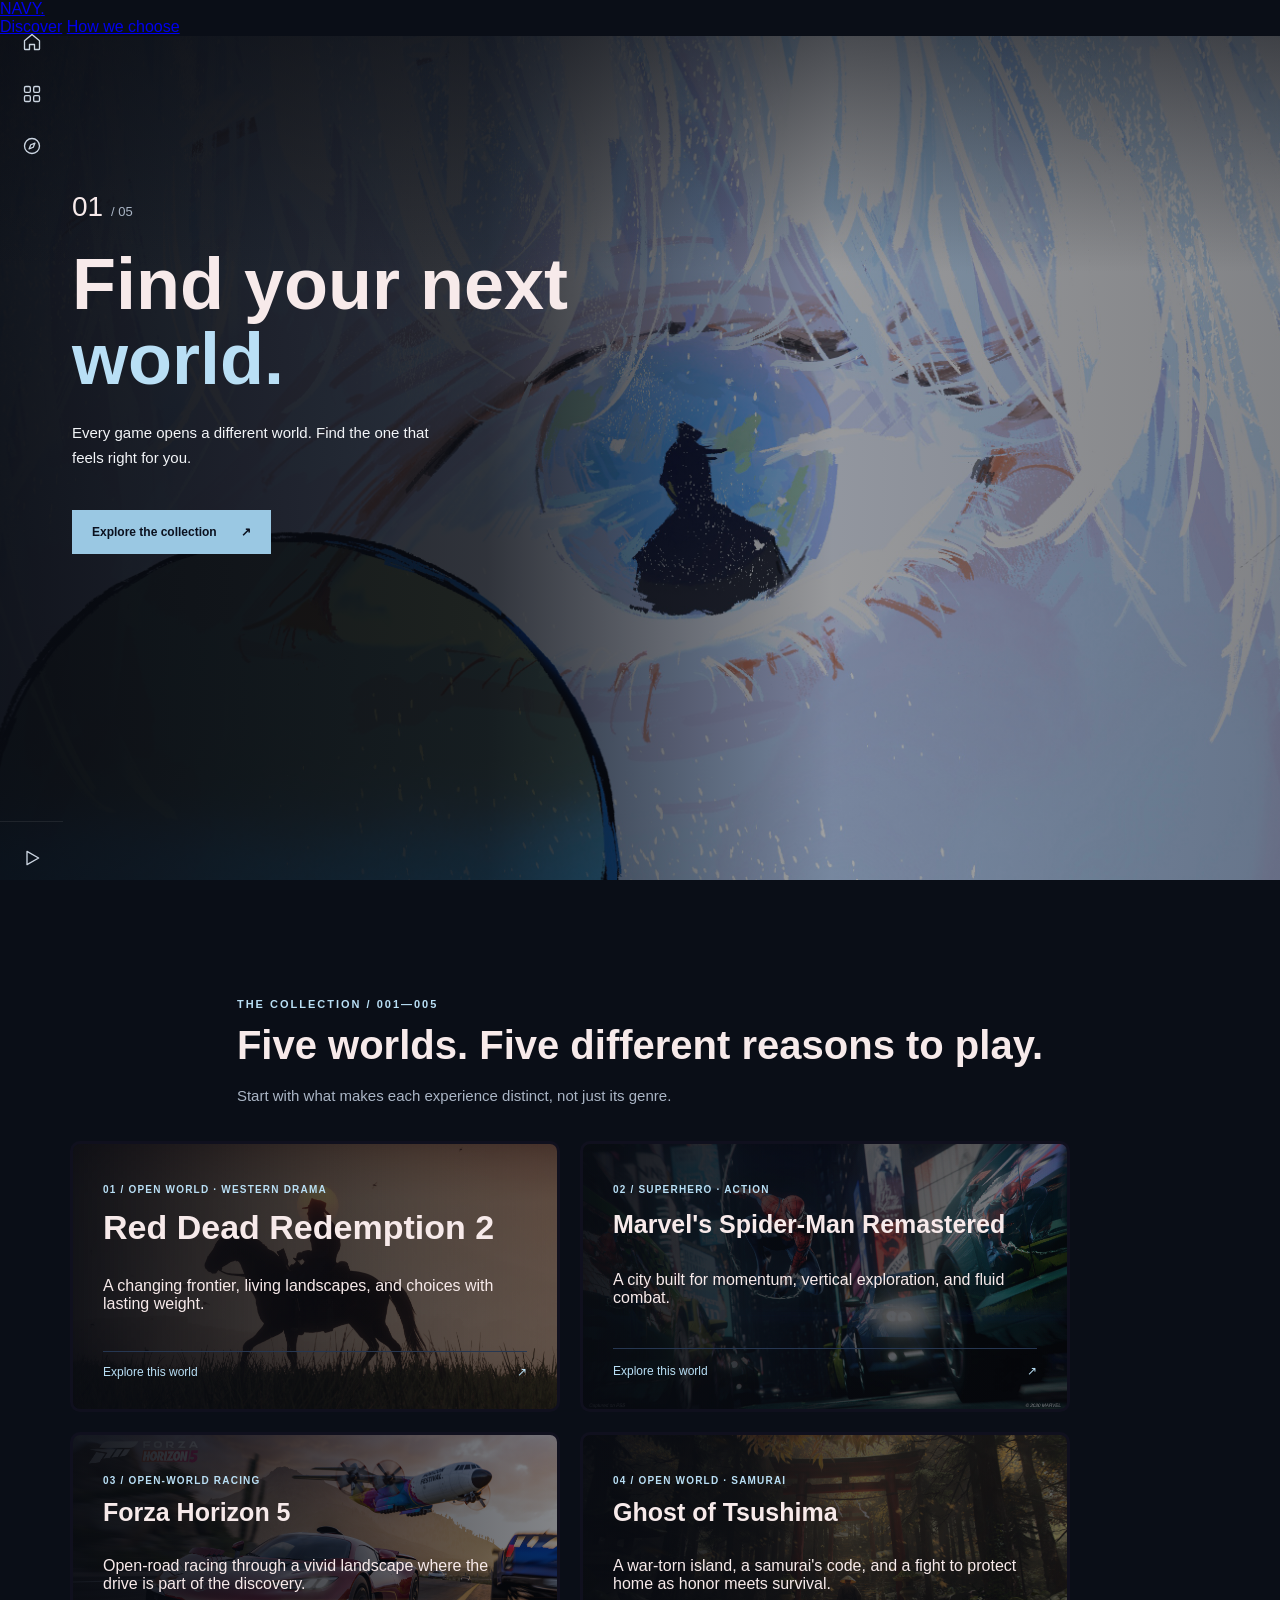
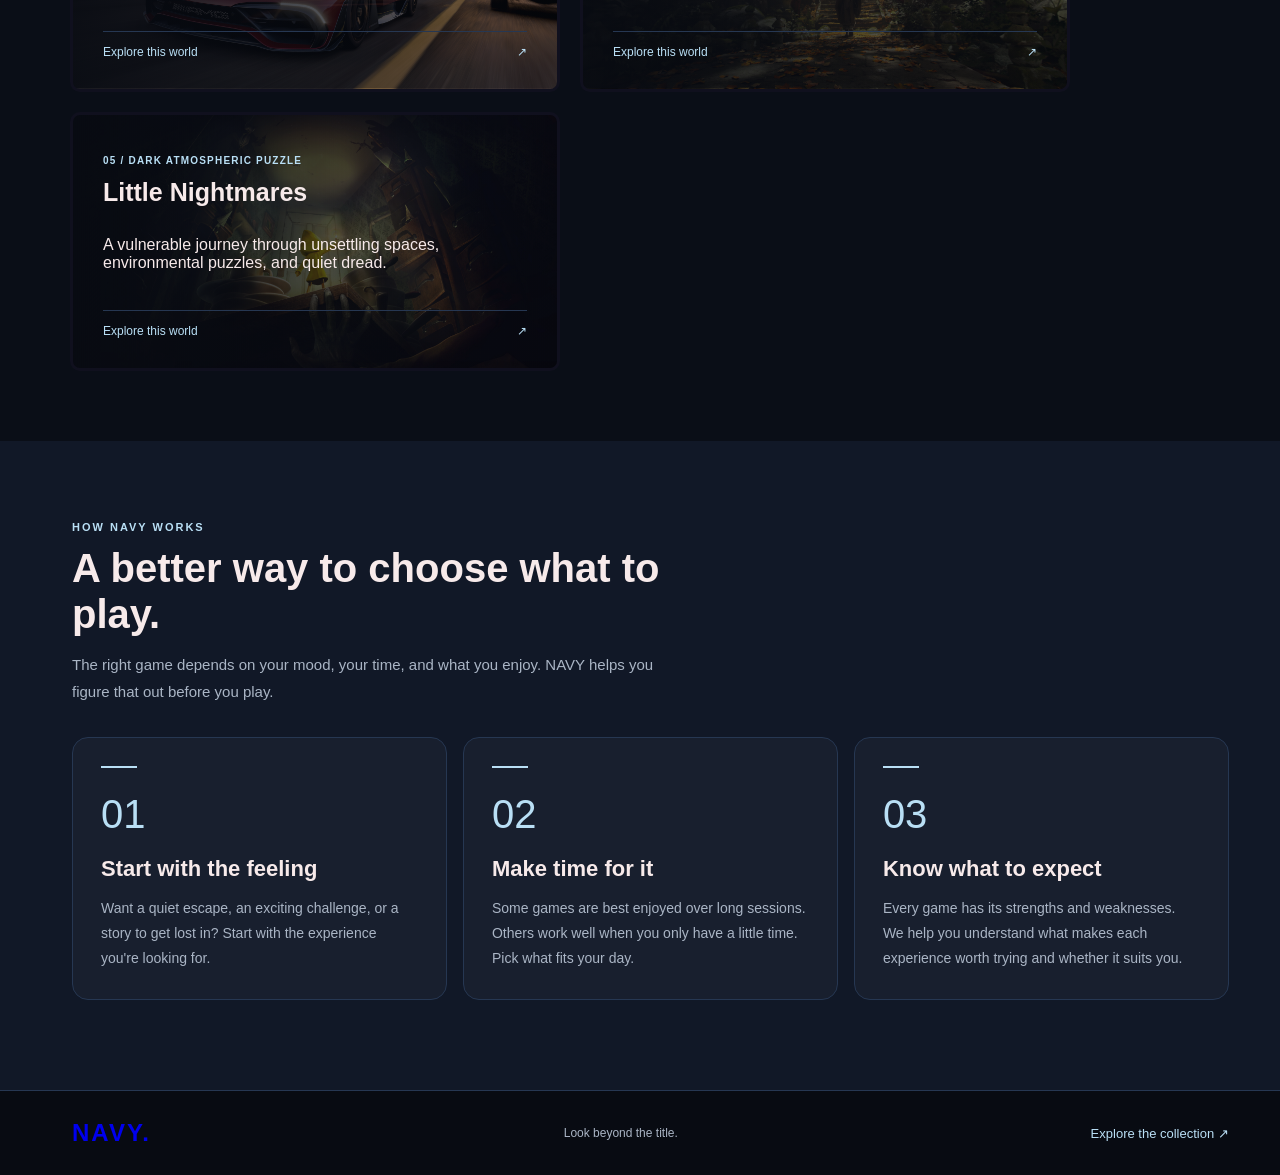
==== commit eb6a1b74: "refactor: remove sidebar toggle input and associated label for cleaner navigation" ====
--- a/index.html
+++ b/index.html
@@ -22,14 +22,7 @@
     <div class="app-shell">
       <!-- Sidebar -->
 
-      <input type="checkbox" class="sidebar-toggle" id="sidebar-toggle" />
-
       <aside class="library-sidebar">
-        <label class="rail-menu" for="sidebar-toggle" aria-label="Toggle menu">
-          <span></span>
-          <span></span>
-          <span></span>
-        </label>
 
         <nav class="rail-links" aria-label="Main navigation">
           <a class="rail-link" href="#home" title="Home" aria-label="Home">
--- a/style.css
+++ b/style.css
@@ -217,54 +217,6 @@
 .sidebar-toggle:checked ~ .library-sidebar .rail-label,
 .game-page .game-sidebar-toggle:checked ~ .game-sidebar .game-nav-label {
   display: inline;
-}
-
-/* Top menu */
-
-.hero-nav {
-  position: absolute;
-  top: 0;
-  left: 0;
-  z-index: 10;
-
-  display: flex;
-  width: 100%;
-  height: 76px;
-  align-items: center;
-  gap: 24px;
-
-  padding: 0 4% 0 72px;
-  background: linear-gradient(to bottom, rgba(8, 11, 18, 0.85), transparent);
-}
-
-.hero-nav-brand {
-  font-size: 30px;
-  font-weight: bold;
-  letter-spacing: 2px;
-  text-decoration: none;
-}
-
-.hero-nav-brand span,
-.brand span {
-  color: #b9dff5;
-}
-
-.hero-nav-links {
-  display: flex;
-  align-items: center;
-  gap: 32px;
-  margin-left: auto;
-}
-
-.hero-nav-links a {
-  padding: 6px 0;
-  color: #f3f5f8;
-  font-size: 13px;
-  text-decoration: none;
-}
-
-.hero-nav-links a:hover {
-  color: #b9dff5;
 }
 
 /* Main picture */
